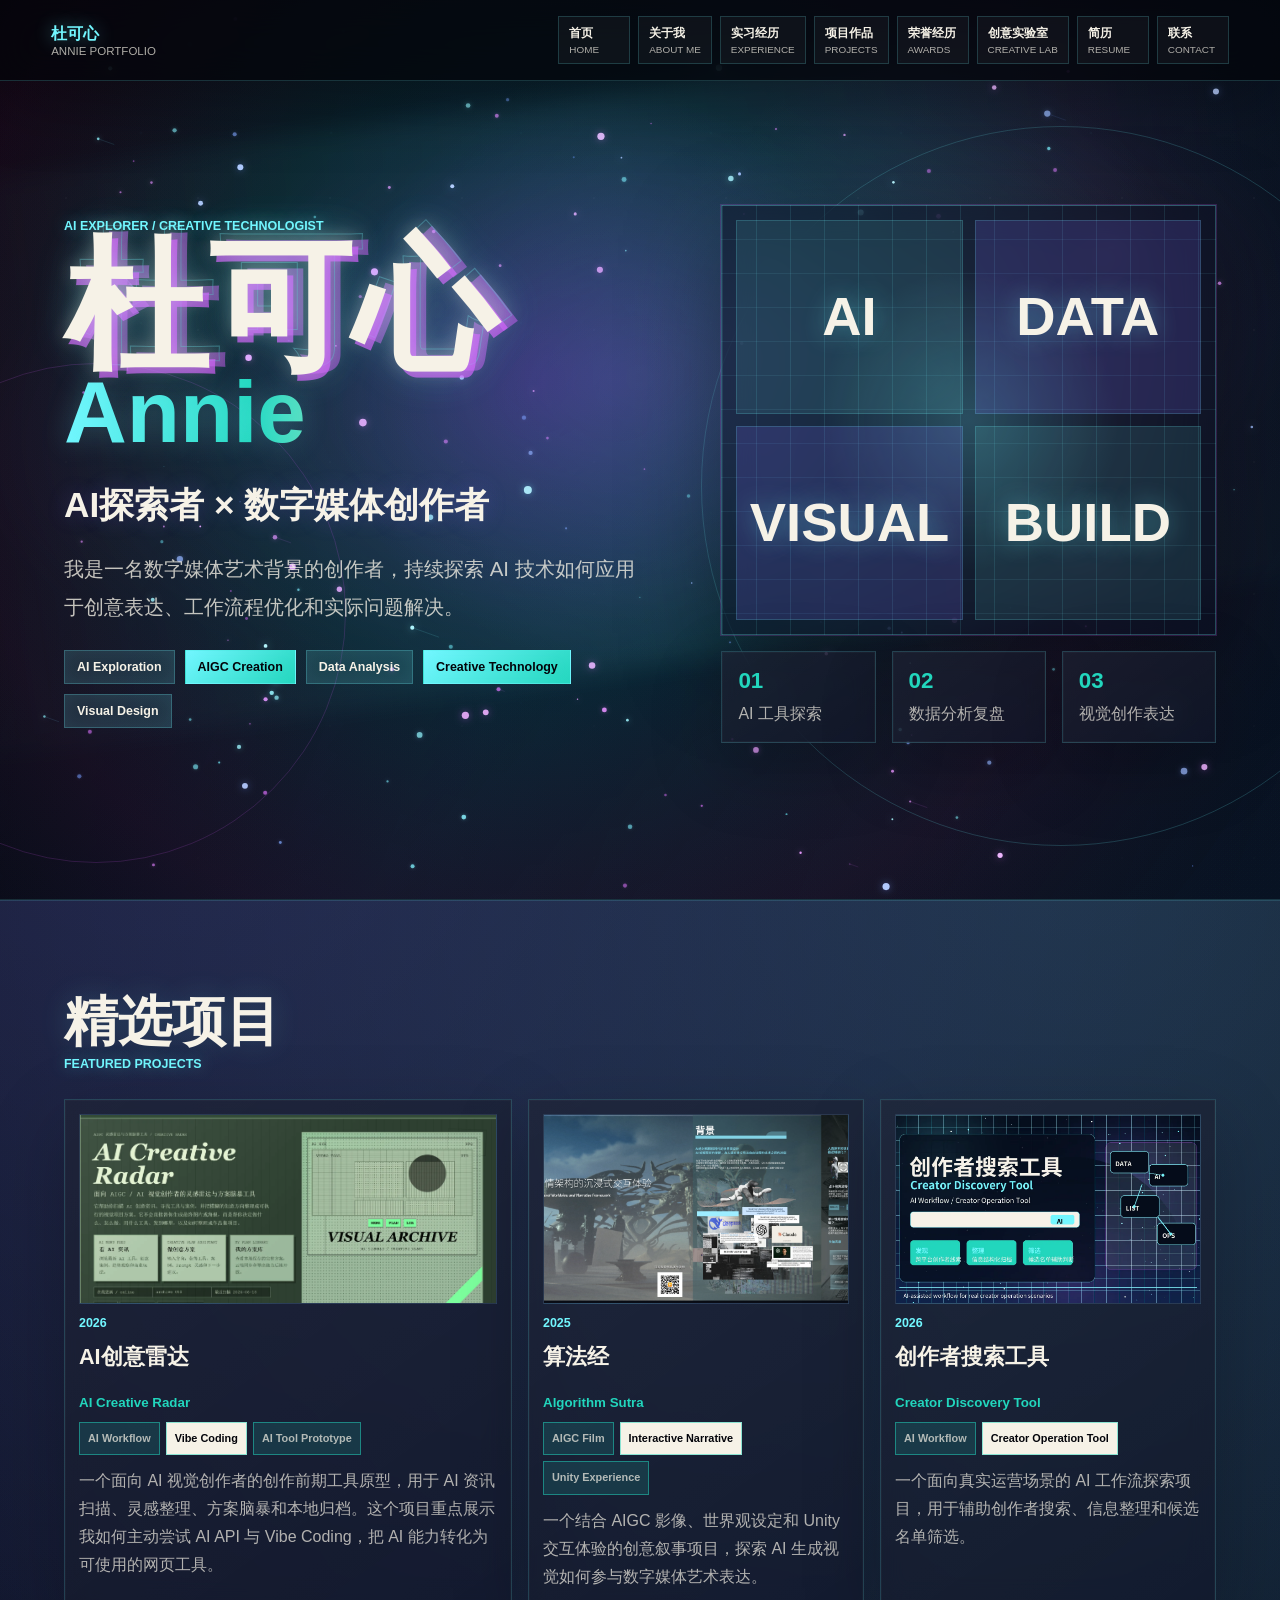
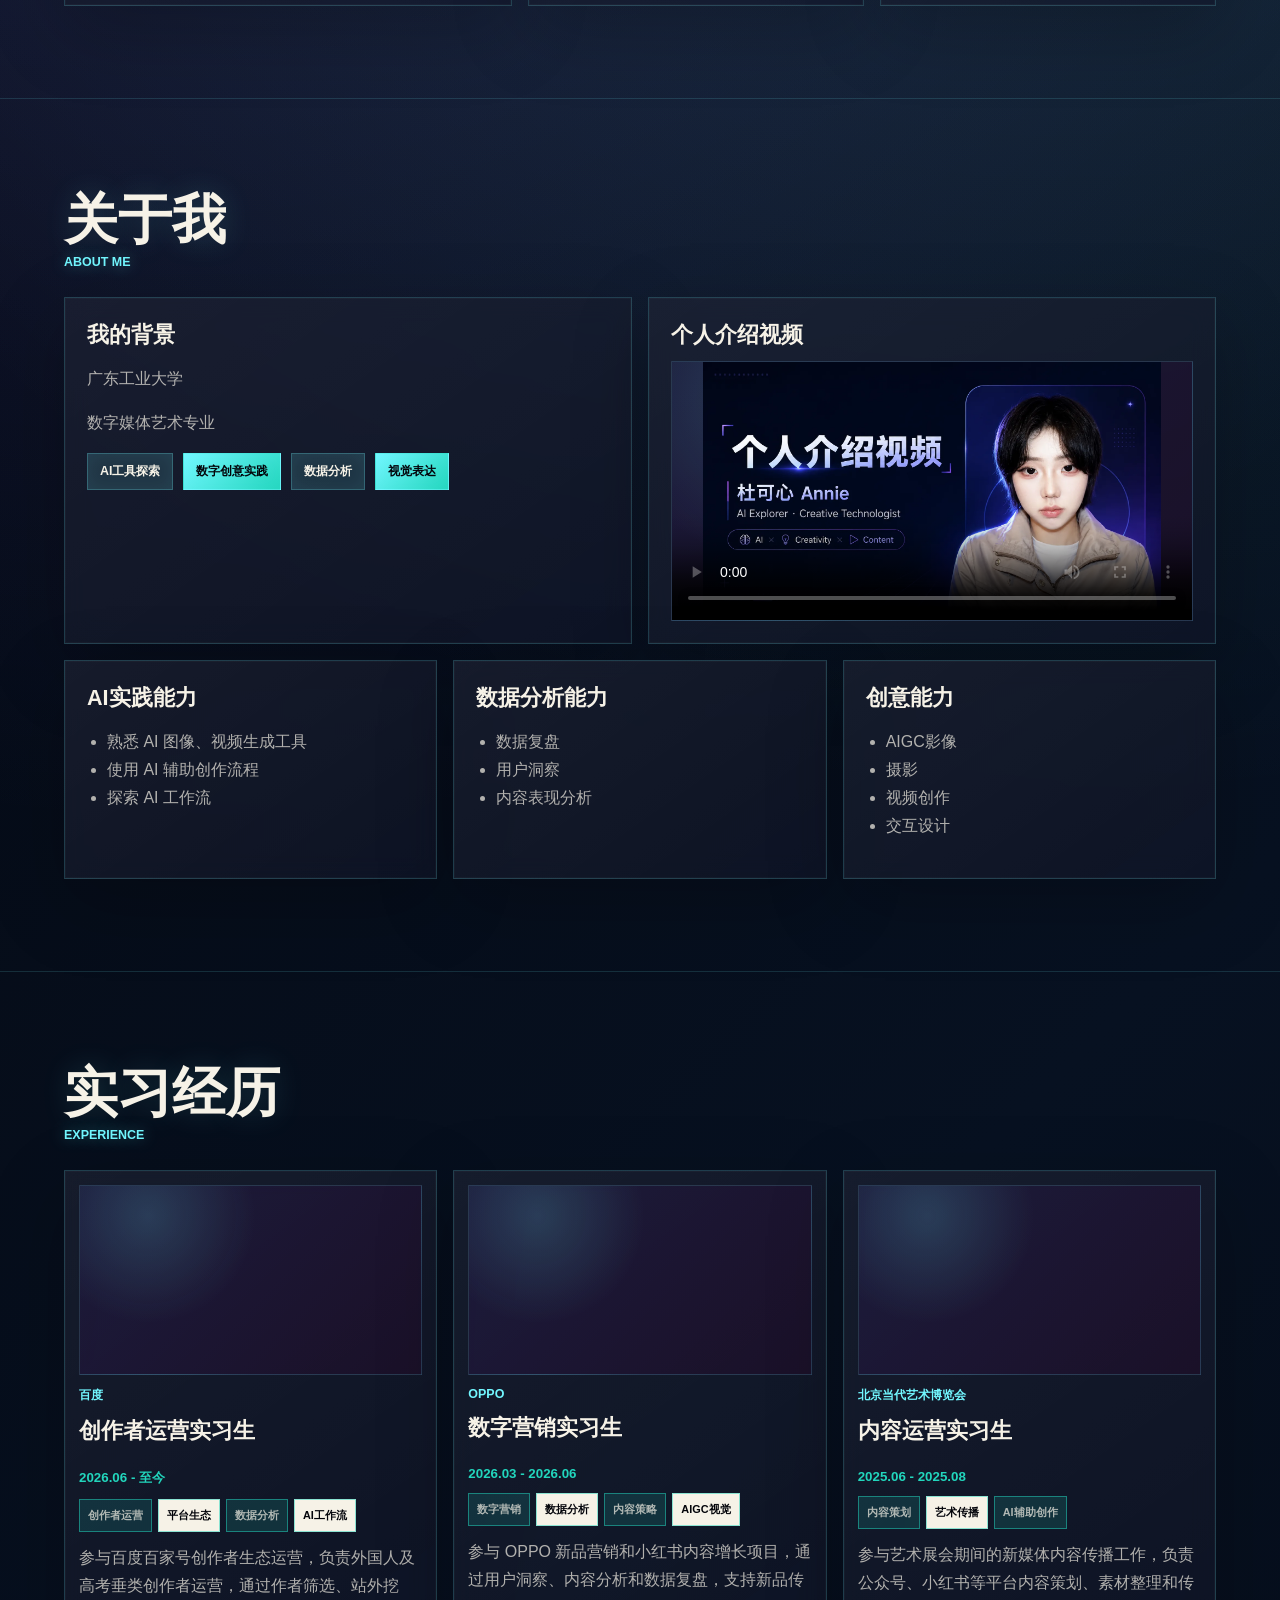
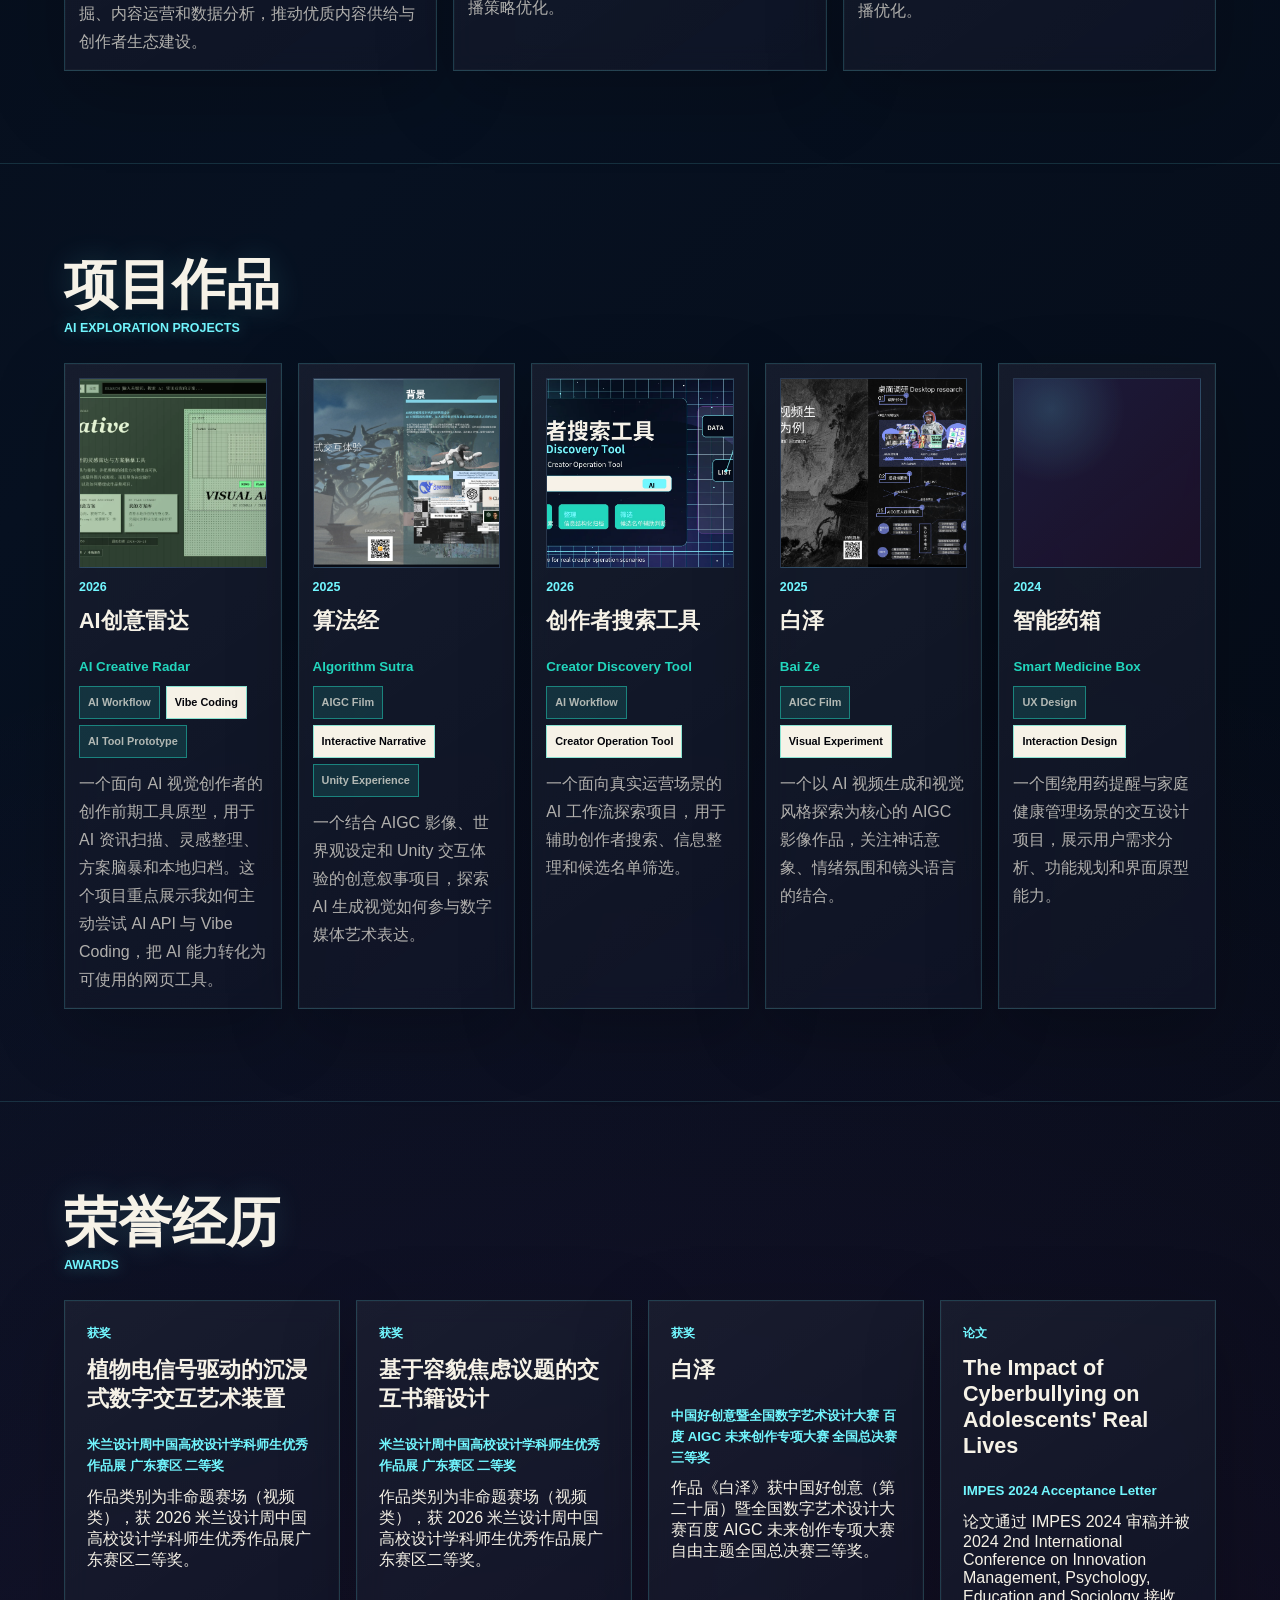
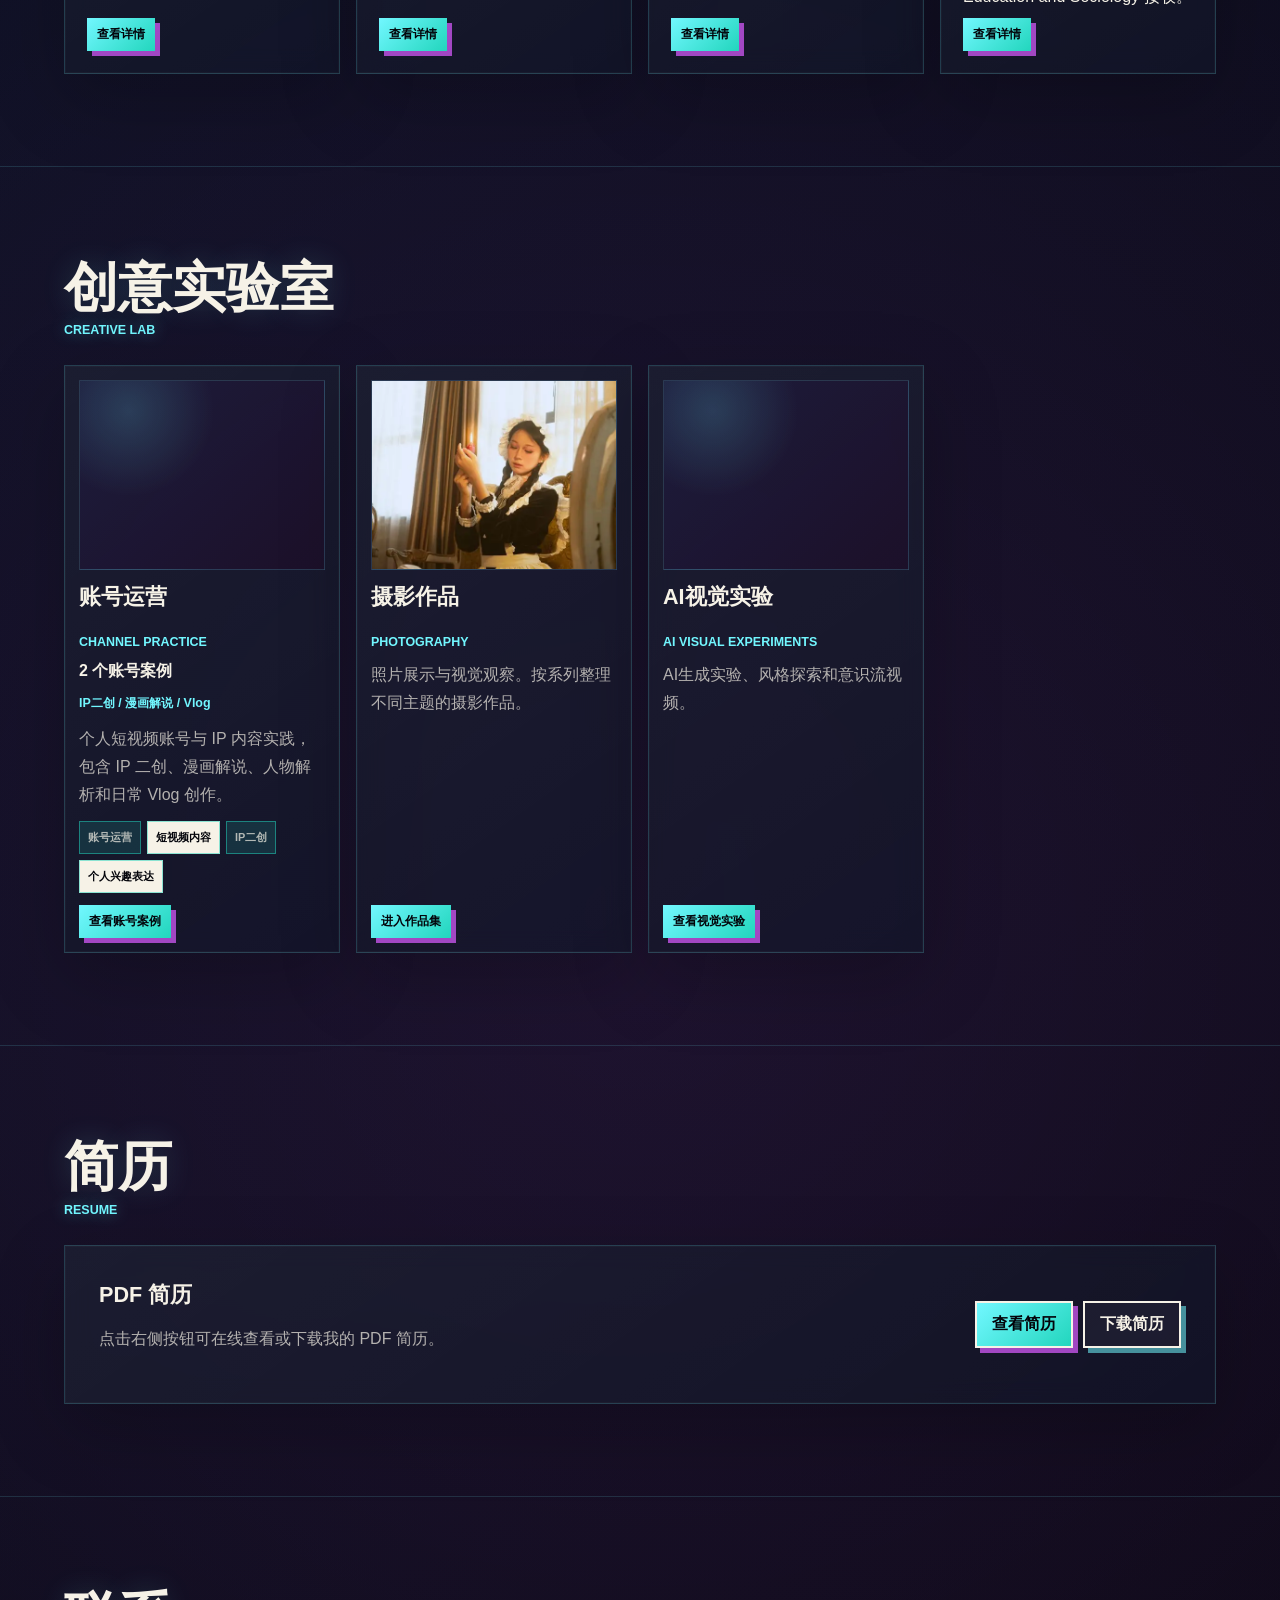
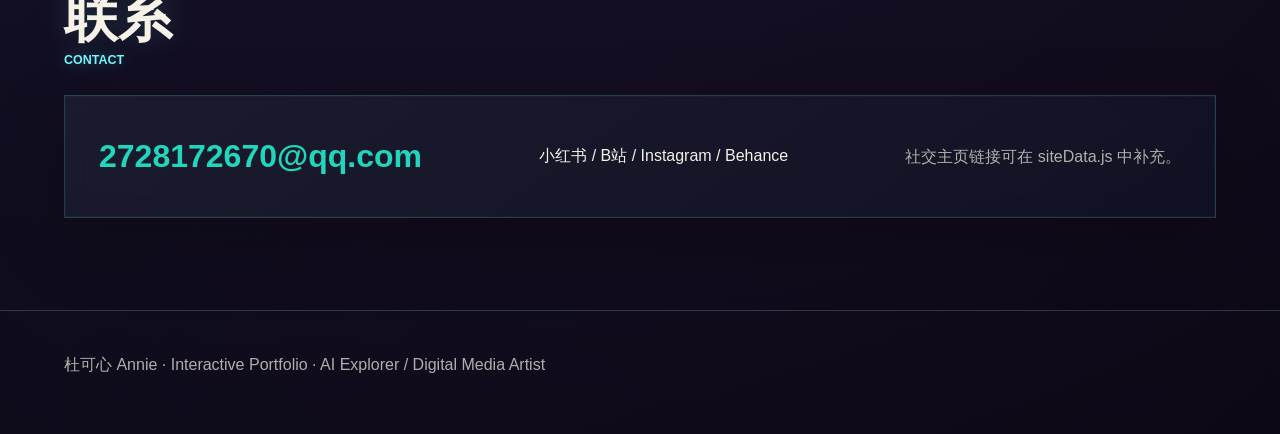
==== index.html @ f686f55f "Initial portfolio deploy" ====
<!DOCTYPE html>
<html lang="zh-CN">
<head>
  <meta charset="UTF-8">
  <meta name="viewport" content="width=device-width, initial-scale=1.0">
  <title>&#26460;&#21487;&#24515; Annie | Interactive Portfolio</title>
  <link rel="stylesheet" href="style.css">
</head>
<body data-page="home">
  <div class="site-noise" aria-hidden="true"></div>
  <header class="site-header" id="site-header"></header>
  <main id="app"></main>
  <footer class="site-footer" id="site-footer"></footer>

  <script src="src/data/siteData.js"></script>
  <script src="src/components/renderers.js"></script>
  <script src="src/components/ImageLightbox.js"></script>
  <script src="src/components/CosmicHero.js"></script>
  <script src="script.js"></script>
</body>
</html>
---- style.css ----
:root {
  --bg: #07080a;
  --panel: rgba(255, 255, 255, 0.075);
  --panel-strong: rgba(255, 255, 255, 0.12);
  --text: #f7f4ea;
  --muted: rgba(247, 244, 234, 0.68);
  --line: rgba(247, 244, 234, 0.16);
  --cyan: #64f4ff;
  --lime: #00a88f;
  --lime-soft: rgba(0, 168, 143, 0.18);
  --lime-line: rgba(0, 168, 143, 0.56);
  --pink: #ff3d9a;
  --orange: #ff6b35;
  --black: #050608;
}

* {
  box-sizing: border-box;
}

html {
  scroll-behavior: smooth;
}

body {
  margin: 0;
  color: var(--text);
  background:
    radial-gradient(circle at 18% 14%, rgba(100, 244, 255, 0.18), transparent 26%),
    radial-gradient(circle at 82% 6%, rgba(0, 168, 143, 0.12), transparent 24%),
    linear-gradient(135deg, #07080a 0%, #11131a 52%, #07080a 100%);
  font-family: Inter, "Noto Sans SC", "Microsoft YaHei", sans-serif;
  overflow-x: hidden;
}

a {
  color: inherit;
  text-decoration: none;
}

img,
video {
  max-width: 100%;
}

.site-noise {
  position: fixed;
  inset: 0;
  z-index: 50;
  pointer-events: none;
  opacity: 0.05;
  background-image:
    linear-gradient(90deg, transparent 0 48%, #fff 49% 51%, transparent 52%),
    linear-gradient(0deg, transparent 0 48%, #fff 49% 51%, transparent 52%);
  background-size: 8px 8px;
}

.site-header {
  position: fixed;
  inset: 0 0 auto;
  z-index: 40;
  display: flex;
  align-items: center;
  justify-content: space-between;
  gap: 24px;
  padding: 16px clamp(18px, 4vw, 58px);
  border-bottom: 1px solid var(--line);
  background: rgba(7, 8, 10, 0.74);
  backdrop-filter: blur(18px);
  transition: background 180ms ease, padding 180ms ease;
}

.is-scrolled .site-header {
  padding-block: 10px;
  background: rgba(7, 8, 10, 0.92);
}

.brand {
  display: grid;
  min-width: 132px;
}

.brand strong {
  color: var(--lime);
  font-size: 1rem;
  font-weight: 900;
}

.brand span {
  color: var(--muted);
  font-size: 0.72rem;
  text-transform: uppercase;
}

.site-nav {
  display: flex;
  flex-wrap: wrap;
  justify-content: flex-end;
  gap: 8px;
}

.site-nav a {
  display: grid;
  gap: 2px;
  min-width: 72px;
  padding: 8px 10px;
  border: 1px solid var(--line);
  background: rgba(255, 255, 255, 0.04);
}

.site-nav b {
  font-size: 0.78rem;
  font-weight: 900;
}

.site-nav span {
  color: var(--muted);
  font-size: 0.62rem;
  text-transform: uppercase;
}

.site-nav a:hover {
  color: var(--black);
  background: var(--lime);
  transform: translateY(-2px);
}

.site-nav a:hover span {
  color: rgba(5, 6, 8, 0.78);
}

main {
  position: relative;
  z-index: 1;
}

.hero,
.content-section,
.detail-hero {
  padding-inline: clamp(18px, 5vw, 72px);
}

.hero {
  min-height: 100vh;
  display: grid;
  grid-template-columns: minmax(280px, 1.08fr) minmax(280px, 0.92fr);
  gap: clamp(28px, 6vw, 84px);
  align-items: center;
  padding-top: 120px;
  padding-bottom: 72px;
}

.hero-kicker,
.section-title p,
.detail-hero > p {
  margin: 0 0 12px;
  color: var(--cyan);
  font-size: 0.78rem;
  font-weight: 900;
  letter-spacing: 0;
  text-transform: uppercase;
}

.hero h1,
.detail-hero h1 {
  margin: 0;
  font-size: clamp(4.4rem, 14vw, 10rem);
  line-height: 0.86;
  font-weight: 900;
  color: var(--text);
  text-shadow: 8px 8px 0 var(--pink);
}

.hero h2 {
  margin: 0;
  color: var(--lime);
  font-size: clamp(3.1rem, 9vw, 7.4rem);
  line-height: 0.92;
  font-weight: 900;
  text-shadow: 7px 7px 0 var(--orange);
}

.hero h3,
.detail-hero h2 {
  margin: 28px 0 12px;
  color: var(--text);
  font-size: clamp(1.3rem, 3vw, 2.2rem);
}

.hero-copy > p:last-of-type {
  max-width: 760px;
  color: var(--muted);
  font-size: clamp(1rem, 2vw, 1.28rem);
  line-height: 1.85;
}

.keyword-row,
.direction-list,
.action-row,
.mini-tags {
  display: flex;
  flex-wrap: wrap;
  gap: 10px;
}

.keyword-row {
  margin-top: 24px;
}

.keyword-row span,
.direction-list span {
  padding: 9px 12px;
  border: 1px solid var(--line);
  color: var(--black);
  background: var(--text);
  font-size: 0.78rem;
  font-weight: 900;
}

.keyword-row span:nth-child(even),
.direction-list span:nth-child(even) {
  color: var(--black);
  background: var(--lime);
}

.mini-tags {
  gap: 6px;
}

.mini-tags span {
  padding: 6px 8px;
  border: 1px solid var(--lime-line);
  color: var(--text);
  background: var(--lime-soft);
  font-size: 0.68rem;
  font-weight: 900;
}

.mini-tags span:nth-child(even) {
  color: var(--black);
  background: var(--text);
}

.hero-panel {
  display: grid;
  gap: 16px;
}

.radar-card {
  min-height: 430px;
  display: grid;
  grid-template-columns: repeat(2, 1fr);
  gap: 12px;
  padding: 14px;
  border: 1px solid var(--line);
  background:
    linear-gradient(90deg, rgba(247, 244, 234, 0.1) 1px, transparent 1px),
    linear-gradient(0deg, rgba(247, 244, 234, 0.1) 1px, transparent 1px),
    radial-gradient(circle at center, rgba(100, 244, 255, 0.18), transparent 46%),
    rgba(255, 255, 255, 0.06);
  background-size: 28px 28px, 28px 28px, auto, auto;
  box-shadow: 10px 10px 0 var(--pink);
}

.radar-card span {
  display: grid;
  place-items: center;
  min-height: 150px;
  color: var(--black);
  background: var(--lime);
  font-size: clamp(1.6rem, 5vw, 3.4rem);
  font-weight: 900;
}

.radar-card span:nth-child(2),
.radar-card span:nth-child(3) {
  color: var(--text);
  background: var(--pink);
}

.hero-metrics,
.about-grid,
.ability-grid,
.card-grid,
.detail-layout {
  display: grid;
  gap: 16px;
}

.hero-metrics {
  grid-template-columns: repeat(3, 1fr);
}

.hero-metrics article,
.panel,
.work-card,
.lab-card,
.resume-panel,
.contact-panel {
  border: 1px solid var(--line);
  background: var(--panel);
}

.hero-metrics article {
  padding: 16px;
}

.hero-metrics b {
  color: var(--lime);
  font-size: 1.4rem;
}

.hero-metrics span {
  display: block;
  margin-top: 8px;
  color: var(--muted);
  line-height: 1.5;
}

.content-section {
  padding-top: 92px;
  padding-bottom: 92px;
  border-top: 1px solid var(--line);
}

.section-title {
  display: flex;
  flex-direction: column;
  align-items: flex-start;
  gap: 8px;
  margin-bottom: 28px;
}

.section-title h2 {
  margin: 0;
  font-size: clamp(2rem, 4.2vw, 4rem);
  line-height: 1.05;
  font-weight: 900;
}

.about-grid {
  grid-template-columns: 1fr 1fr;
}

.ability-grid {
  grid-template-columns: repeat(3, 1fr);
  margin-top: 16px;
}

.panel {
  padding: 22px;
}

.panel h3,
.work-card h3,
.lab-card h3,
.resume-panel h3 {
  margin: 0 0 12px;
  font-size: 1.35rem;
}

.panel p,
.panel li,
.work-card span,
.lab-card span,
.resume-panel p,
.contact-panel span,
.detail-content p,
.detail-content li {
  color: var(--muted);
  line-height: 1.75;
}

.panel ul,
.detail-content ul,
.detail-content ol {
  padding-left: 20px;
}

.large-panel {
  min-height: 320px;
}

.video-panel .media-block {
  min-height: 260px;
}

.card-grid {
  grid-template-columns: repeat(4, minmax(0, 1fr));
}

.card-grid.three {
  grid-template-columns: repeat(3, minmax(0, 1fr));
}

.card-grid.projects {
  grid-template-columns: repeat(5, minmax(0, 1fr));
}

.featured-grid {
  display: grid;
  grid-template-columns: 1.2fr 0.9fr 0.9fr;
  gap: 16px;
}

.work-card,
.lab-card {
  min-height: 360px;
  display: flex;
  flex-direction: column;
  gap: 12px;
  padding: 14px;
  transition: transform 180ms ease, border-color 180ms ease, background 180ms ease;
}

.work-card:hover,
.lab-card:hover {
  transform: translateY(-6px);
  border-color: var(--lime);
  background: var(--panel-strong);
}

.work-card p,
.lab-card p,
.award-card p {
  margin: 0;
  color: var(--cyan);
  font-size: 0.78rem;
  font-weight: 900;
  text-transform: uppercase;
}

.work-card small {
  color: var(--lime);
  font-weight: 900;
}

.cover-frame {
  min-height: 190px;
}

.media-block {
  position: relative;
  overflow: hidden;
  min-height: 190px;
  display: grid;
  place-items: center;
  border: 1px solid var(--line);
  background:
    linear-gradient(135deg, rgba(100, 244, 255, 0.22), rgba(255, 61, 154, 0.2)),
    repeating-linear-gradient(45deg, transparent 0 18px, rgba(255, 255, 255, 0.08) 18px 20px);
}

.media-block[data-lightbox-group] {
  cursor: zoom-in;
}

.media-block[data-lightbox-group]::after {
  content: "VIEW";
  position: absolute;
  right: 12px;
  bottom: 12px;
  z-index: 2;
  padding: 7px 9px;
  color: var(--black);
  background: var(--cyan);
  font-size: 0.68rem;
  font-weight: 900;
  opacity: 0;
  transform: translateY(6px);
  transition: opacity 160ms ease, transform 160ms ease;
}

.media-block[data-lightbox-group]:hover::after,
.media-block[data-lightbox-group]:focus-visible::after {
  opacity: 1;
  transform: translateY(0);
}

.media-block img,
.media-block video {
  position: absolute;
  inset: 0;
  z-index: 0;
  width: 100%;
  height: 100%;
  object-fit: cover;
}

.video-block {
  background: var(--black);
}

.video-block video {
  object-fit: contain;
}

.video-empty {
  width: 100%;
  height: 100%;
  min-height: inherit;
  background:
    linear-gradient(135deg, rgba(100, 244, 255, 0.12), rgba(255, 61, 154, 0.1)),
    rgba(255, 255, 255, 0.04);
}

.media-block.real-media .media-fallback {
  display: none;
}

.upload-slots .media-block.real-media {
  min-height: clamp(220px, 28vw, 520px);
  background: var(--black);
}

.upload-slots .media-block.real-media img {
  object-fit: contain;
}

.media-fallback {
  position: relative;
  z-index: 1;
  display: grid;
  gap: 8px;
  width: min(92%, 420px);
  padding: 14px;
  color: var(--text);
  border: 1px solid var(--lime-line);
  background: rgba(7, 8, 10, 0.86);
  font-weight: 900;
  box-shadow: 6px 6px 0 rgba(0, 168, 143, 0.22);
}

.media-fallback span {
  color: var(--muted);
  font-size: 0.72rem;
  word-break: break-all;
}

.award-card {
  min-height: 190px;
}

.award-card {
  display: flex;
  flex-direction: column;
  gap: 10px;
  transition: transform 180ms ease, border-color 180ms ease, background 180ms ease;
}

.award-card:hover {
  transform: translateY(-6px);
  border-color: var(--cyan);
  background: var(--panel-strong);
}

.award-card small {
  color: var(--cyan);
  font-weight: 900;
  line-height: 1.55;
}

.award-card .card-action {
  margin-top: auto;
}

.award-detail aside .media-block {
  min-height: min(78vh, 820px);
  background: var(--black);
}

.award-detail aside .media-block img {
  object-fit: contain;
}

.lab-card {
  min-height: 340px;
}

.lab-account-name,
.lab-account-type {
  display: block;
}

.lab-account-name {
  color: var(--text);
  font-size: 1rem;
  font-weight: 900;
}

.lab-account-type {
  color: var(--cyan);
  font-size: 0.78rem;
  font-weight: 900;
  line-height: 1.5;
}

.card-action {
  display: inline-flex;
  width: fit-content;
  margin-top: auto;
  padding: 8px 10px;
  color: var(--black);
  background: var(--cyan);
  font-size: 0.78rem;
  font-weight: 900;
}

.folder-grid {
  display: grid;
  grid-template-columns: repeat(4, minmax(0, 1fr));
  gap: 16px;
}

.folder-card {
  min-height: 360px;
  display: flex;
  flex-direction: column;
  gap: 12px;
  padding: 14px;
  border: 1px solid var(--line);
  background: var(--panel);
  transition: transform 180ms ease, border-color 180ms ease, background 180ms ease;
}

.folder-card:hover,
.folder-card.is-active {
  transform: translateY(-6px);
  border-color: var(--cyan);
  background: var(--panel-strong);
}

.folder-card h3 {
  margin: 0;
  font-size: 1.5rem;
}

.folder-card p {
  margin: 0;
  color: var(--cyan);
  font-size: 0.78rem;
  font-weight: 900;
  text-transform: uppercase;
}

.folder-card span {
  margin-top: auto;
  color: var(--muted);
  font-weight: 900;
}

.folder-card small {
  color: var(--muted);
  line-height: 1.7;
}

.folder-card em {
  display: inline-flex;
  width: fit-content;
  margin-top: auto;
  padding: 8px 10px;
  color: var(--black);
  background: var(--cyan);
  font-size: 0.78rem;
  font-style: normal;
  font-weight: 900;
}

.folder-meta {
  display: flex;
  align-items: center;
  justify-content: space-between;
  gap: 10px;
}

.folder-meta span,
.folder-meta strong {
  margin: 0;
  font-size: 0.72rem;
  font-weight: 900;
}

.folder-meta span {
  color: var(--black);
  background: var(--text);
  padding: 6px 8px;
}

.folder-meta strong {
  color: var(--cyan);
  white-space: nowrap;
}

.photography-hero h2 {
  max-width: 880px;
  line-height: 1.35;
}

.empty-panel {
  padding: clamp(24px, 4vw, 42px);
  border: 1px solid var(--line);
  background: var(--panel);
}

.empty-panel h3 {
  margin: 0 0 10px;
  font-size: clamp(1.4rem, 3vw, 2.2rem);
}

.empty-panel p {
  color: var(--muted);
  line-height: 1.8;
}

.channel-grid {
  display: grid;
  gap: 18px;
}

.channel-card {
  display: grid;
  grid-template-columns: minmax(280px, 0.92fr) minmax(320px, 1.08fr);
  gap: clamp(18px, 4vw, 36px);
  align-items: stretch;
  padding: 16px;
  border: 1px solid var(--line);
  background: var(--panel);
}

.channel-cover .media-block {
  min-height: clamp(260px, 34vw, 520px);
  height: 100%;
  background: var(--black);
}

.channel-cover .media-block img {
  object-fit: cover;
}

.channel-content {
  display: flex;
  flex-direction: column;
  gap: 14px;
  justify-content: center;
  min-width: 0;
}

.channel-content p {
  margin: 0;
  color: var(--cyan);
  font-size: 0.78rem;
  font-weight: 900;
  text-transform: uppercase;
}

.channel-content h3 {
  margin: 0;
  font-size: clamp(1.8rem, 5vw, 4.2rem);
  line-height: 0.95;
  font-weight: 900;
}

.channel-content > strong {
  color: var(--black);
  background: var(--text);
  width: fit-content;
  padding: 8px 10px;
  font-weight: 900;
}

.channel-content > span {
  color: var(--muted);
  line-height: 1.85;
}

.channel-metrics {
  display: flex;
  flex-wrap: wrap;
  gap: 10px;
}

.channel-metrics b {
  padding: 8px 10px;
  border: 1px solid var(--lime-line);
  color: var(--cyan);
  background: rgba(100, 244, 255, 0.08);
  font-size: 0.8rem;
}

.visual-experiment-grid {
  display: grid;
  gap: 18px;
}

.visual-experiment-card {
  display: grid;
  grid-template-columns: minmax(320px, 1.2fr) minmax(280px, 0.8fr);
  gap: clamp(18px, 4vw, 36px);
  padding: 16px;
  border: 1px solid var(--line);
  background: var(--panel);
}

.visual-video .media-block {
  min-height: clamp(280px, 42vw, 680px);
  background: var(--black);
}

.visual-copy {
  display: flex;
  flex-direction: column;
  justify-content: center;
  gap: 14px;
}

.visual-copy p {
  margin: 0;
  color: var(--cyan);
  font-size: 0.78rem;
  font-weight: 900;
  text-transform: uppercase;
}

.visual-copy h3 {
  margin: 0;
  font-size: clamp(2.2rem, 7vw, 5.8rem);
  line-height: 0.9;
  font-weight: 900;
  text-shadow: 5px 5px 0 var(--pink);
}

.visual-copy > strong {
  width: fit-content;
  padding: 8px 10px;
  color: var(--black);
  background: var(--text);
  font-weight: 900;
}

.visual-copy > span {
  color: var(--muted);
  line-height: 1.85;
}

.lab-collection {
  margin-top: 34px;
  padding-top: 26px;
  border-top: 1px solid var(--line);
}

.lab-collection-header {
  display: flex;
  align-items: end;
  justify-content: space-between;
  gap: 20px;
  margin-bottom: 18px;
}

.lab-collection-header p {
  margin: 0 0 8px;
  color: var(--cyan);
  font-size: 0.78rem;
  font-weight: 900;
  text-transform: uppercase;
}

.lab-collection-header h3 {
  margin: 0;
  font-size: clamp(1.8rem, 5vw, 4rem);
  line-height: 0.95;
}

.lab-collection-header span {
  display: block;
  max-width: 720px;
  margin-top: 12px;
  color: var(--muted);
  line-height: 1.7;
}

.lab-collection-header strong {
  color: var(--black);
  background: var(--cyan);
  padding: 10px 12px;
  font-weight: 900;
  white-space: nowrap;
}

.photo-grid {
  display: grid;
  grid-template-columns: repeat(6, minmax(0, 1fr));
  grid-auto-flow: dense;
  gap: 12px;
}

.photo-tile {
  min-height: 220px;
}

.photo-tile.featured {
  grid-column: span 2;
  grid-row: span 2;
  min-height: 452px;
}

.photo-tile .media-block {
  min-height: 100%;
  height: 100%;
  background: var(--black);
}

.photo-tile .media-block img {
  object-fit: cover;
}

.photo-tile.is-gallery-hidden {
  display: none;
}

.gallery-load-more {
  margin: 24px auto 0;
}

.resume-panel,
.contact-panel {
  display: flex;
  align-items: center;
  justify-content: space-between;
  gap: 20px;
  padding: clamp(20px, 4vw, 34px);
}

.button {
  display: inline-flex;
  align-items: center;
  justify-content: center;
  min-height: 44px;
  padding: 11px 15px;
  border: 2px solid var(--text);
  color: var(--black);
  background: var(--lime);
  font-weight: 900;
  box-shadow: 5px 5px 0 var(--pink);
}

.button.ghost {
  color: var(--text);
  background: transparent;
  box-shadow: 5px 5px 0 var(--cyan);
}

.contact-panel a {
  color: var(--lime);
  font-size: clamp(1.2rem, 3vw, 2rem);
  font-weight: 900;
  word-break: break-word;
}

.site-footer {
  padding: 28px clamp(18px, 5vw, 72px) 42px;
  border-top: 1px solid var(--line);
  color: var(--muted);
}

.detail-hero {
  min-height: 64vh;
  display: grid;
  align-content: end;
  padding-top: 128px;
  padding-bottom: 64px;
}

.detail-hero h1 {
  font-size: clamp(3.6rem, 11vw, 8.5rem);
}

.back-link {
  width: fit-content;
  margin-bottom: 28px;
  padding: 9px 12px;
  border: 1px solid var(--line);
  color: var(--black);
  background: var(--lime);
  font-weight: 900;
}

.hero-link-panel {
  width: fit-content;
  max-width: min(760px, 100%);
  margin: 20px 0 6px;
  padding: 14px;
  border: 1px solid var(--line);
  background: rgba(255, 255, 255, 0.055);
}

.hero-link-panel p {
  margin: 0 0 12px;
  color: var(--text);
  font-size: 0.98rem;
  font-weight: 900;
  line-height: 1.6;
}

.hero-link-row {
  display: flex;
  flex-wrap: wrap;
  gap: 12px;
}

.hero-link-button {
  display: inline-flex;
  align-items: center;
  justify-content: center;
  min-height: 50px;
  padding: 13px 18px;
  border: 2px solid var(--cyan);
  color: var(--black);
  background: var(--cyan);
  font-weight: 900;
  box-shadow: 6px 6px 0 var(--pink);
  transition: transform 160ms ease, box-shadow 160ms ease, background 160ms ease;
}

.hero-link-button:nth-child(even) {
  border-color: var(--text);
  background: var(--text);
}

.hero-link-button:hover {
  transform: translate(-2px, -2px);
  box-shadow: 9px 9px 0 var(--lime);
}

.detail-layout {
  grid-template-columns: minmax(280px, 0.9fr) minmax(320px, 1.1fr);
  align-items: start;
}

.detail-layout aside {
  position: sticky;
  top: 98px;
  display: grid;
  gap: 16px;
}

.detail-layout aside .media-block {
  min-height: 360px;
}

.detail-content {
  display: grid;
  gap: 22px;
}

.detail-content .section-title {
  display: flex;
  gap: 6px;
  margin: 20px 0 0;
}

.detail-content .section-title h2 {
  font-size: clamp(1.35rem, 2.6vw, 2.2rem);
}

.detail-content .section-title p {
  margin: 0;
  font-size: 0.72rem;
}

.link-stack,
.upload-slots {
  display: grid;
  gap: 12px;
}

.section-observe {
  opacity: 0;
  transform: translateY(28px);
  transition: opacity 560ms ease, transform 560ms ease;
}

.section-observe.is-visible {
  opacity: 1;
  transform: translateY(0);
}

.lightbox-open {
  overflow: hidden;
}

.image-lightbox {
  position: fixed;
  inset: 0;
  z-index: 100;
  display: grid;
  place-items: center;
  opacity: 0;
  pointer-events: none;
  transition: opacity 180ms ease;
}

.image-lightbox.is-open {
  opacity: 1;
  pointer-events: auto;
}

.lightbox-backdrop {
  position: absolute;
  inset: 0;
  background:
    radial-gradient(circle at 20% 12%, rgba(100, 244, 255, 0.14), transparent 26%),
    rgba(0, 0, 0, 0.88);
  backdrop-filter: blur(14px);
}

.lightbox-shell {
  position: relative;
  z-index: 1;
  width: 100vw;
  height: 100vh;
  display: grid;
  grid-template-columns: minmax(56px, 0.12fr) minmax(0, 1fr) minmax(56px, 0.12fr);
  grid-template-rows: auto minmax(0, 1fr) auto;
  align-items: center;
  gap: clamp(8px, 2vw, 22px);
  padding: clamp(16px, 3vw, 36px);
}

.lightbox-toolbar {
  grid-column: 2;
  grid-row: 1;
  justify-self: center;
  display: flex;
  gap: 8px;
  padding: 7px;
  border: 1px solid var(--line);
  background: rgba(7, 8, 10, 0.72);
  backdrop-filter: blur(14px);
}

.lightbox-toolbar button {
  min-width: 42px;
  min-height: 34px;
  border: 1px solid var(--line);
  color: var(--text);
  background: rgba(255, 255, 255, 0.08);
  font: inherit;
  font-weight: 900;
  cursor: pointer;
}

.lightbox-toolbar button:hover {
  color: var(--black);
  background: var(--cyan);
}

.lightbox-figure {
  grid-column: 2;
  grid-row: 2 / 4;
  min-width: 0;
  min-height: 0;
  height: 100%;
  display: grid;
  grid-template-rows: minmax(0, 1fr) auto;
  justify-items: center;
  align-items: center;
  gap: 10px;
  margin: 0;
}

.lightbox-stage {
  width: 90vw;
  max-width: 90vw;
  height: 85vh;
  max-height: 85vh;
  display: grid;
  place-items: center;
  overflow: hidden;
  touch-action: none;
}

.lightbox-image {
  max-width: 90vw;
  max-height: 85vh;
  width: auto;
  height: auto;
  object-fit: contain;
  border: 1px solid rgba(247, 244, 234, 0.24);
  background: var(--black);
  box-shadow: 0 0 0 1px rgba(100, 244, 255, 0.12), 0 30px 90px rgba(0, 0, 0, 0.52);
  transform-origin: center center;
  cursor: zoom-in;
  user-select: none;
  transition: transform 120ms ease;
}

.lightbox-image.is-zoomed {
  cursor: grab;
}

.lightbox-image.is-zoomed:active {
  cursor: grabbing;
  transition: none;
}

.lightbox-caption {
  grid-row: 2;
  display: flex;
  align-items: center;
  justify-content: center;
  gap: 12px;
  min-height: 34px;
  padding: 6px 12px;
  border: 1px solid var(--line);
  color: var(--text);
  background: rgba(7, 8, 10, 0.72);
  font-weight: 900;
}

.lightbox-count {
  color: var(--cyan);
}

.lightbox-arrow,
.lightbox-close {
  border: 1px solid var(--line);
  color: var(--text);
  background: rgba(255, 255, 255, 0.08);
  font: inherit;
  font-weight: 900;
  cursor: pointer;
  transition: transform 160ms ease, background 160ms ease, color 160ms ease;
}

.lightbox-arrow {
  grid-row: 2;
  width: clamp(48px, 6vw, 72px);
  aspect-ratio: 1;
  justify-self: center;
  font-size: clamp(1.8rem, 4vw, 3.4rem);
}

.lightbox-arrow.prev {
  grid-column: 1;
}

.lightbox-arrow.next {
  grid-column: 3;
}

.lightbox-close {
  position: absolute;
  top: clamp(16px, 3vw, 30px);
  right: clamp(16px, 3vw, 30px);
  z-index: 2;
  width: 46px;
  aspect-ratio: 1;
  font-size: 1.8rem;
}

.lightbox-arrow:hover,
.lightbox-close:hover,
.lightbox-toolbar button:hover {
  color: var(--black);
  background: var(--cyan);
  transform: translateY(-2px);
}

.image-lightbox.is-single .lightbox-arrow {
  visibility: hidden;
}

/* Lightbox centering override: controls float above the stage and never shift the image. */
.image-lightbox {
  place-items: stretch;
}

.lightbox-shell {
  position: relative;
  width: 100vw;
  height: 100vh;
  height: 100dvh;
  display: block;
  padding: 0;
}

.lightbox-figure {
  position: absolute;
  inset: 0;
  width: 100vw;
  height: 100vh;
  height: 100dvh;
  display: grid;
  place-items: center;
  margin: 0;
  padding: clamp(72px, 9vh, 110px) clamp(76px, 8vw, 132px);
}

.lightbox-stage {
  width: 100%;
  height: 100%;
  max-width: none;
  max-height: none;
  display: flex;
  align-items: center;
  justify-content: center;
  overflow: hidden;
  touch-action: none;
}

.lightbox-image {
  display: block;
  width: 100%;
  height: 100%;
  max-width: 100%;
  max-height: 100%;
  object-fit: contain;
  object-position: center center;
}

.lightbox-toolbar {
  position: fixed;
  top: max(18px, env(safe-area-inset-top));
  left: 50%;
  z-index: 3;
  transform: translateX(-50%);
}

.lightbox-caption {
  position: fixed;
  left: 50%;
  bottom: max(18px, env(safe-area-inset-bottom));
  z-index: 3;
  transform: translateX(-50%);
}

.lightbox-close {
  position: fixed;
  top: max(18px, env(safe-area-inset-top));
  right: max(18px, env(safe-area-inset-right));
  z-index: 4;
}

.lightbox-arrow {
  position: fixed;
  top: 50%;
  z-index: 3;
  transform: translateY(-50%);
}

.lightbox-arrow.prev {
  left: clamp(14px, 4vw, 56px);
}

.lightbox-arrow.next {
  right: clamp(14px, 4vw, 56px);
}

.lightbox-arrow:hover,
.lightbox-close:hover,
.lightbox-toolbar button:hover {
  transform: translateY(-50%);
}

.lightbox-toolbar button:hover,
.lightbox-close:hover {
  transform: none;
}

@media (max-width: 1120px) {
  .card-grid.projects {
    grid-template-columns: repeat(3, minmax(0, 1fr));
  }

  .card-grid,
  .card-grid.four {
    grid-template-columns: repeat(2, minmax(0, 1fr));
  }
}

@media (max-width: 900px) {
  .site-header {
    position: sticky;
    align-items: flex-start;
  }

  .hero,
  .about-grid,
  .detail-layout,
  .featured-grid,
  .channel-card,
  .visual-experiment-card {
    grid-template-columns: 1fr;
  }

  .hero {
    min-height: auto;
    padding-top: 48px;
  }

  .detail-layout aside {
    position: static;
  }

  .section-title {
    grid-template-columns: 1fr;
    gap: 8px;
  }
}

@media (max-width: 680px) {
  .site-nav a {
    min-width: 0;
    padding: 7px 8px;
  }

  .site-nav span {
    display: none;
  }

  .hero h1,
  .detail-hero h1 {
    text-shadow: 4px 4px 0 var(--pink);
  }

  .hero h2 {
    text-shadow: 4px 4px 0 var(--orange);
  }

  .radar-card {
    min-height: 310px;
    box-shadow: 6px 6px 0 var(--pink);
  }

  .hero-metrics,
  .ability-grid,
  .card-grid,
  .card-grid.three,
  .card-grid.four,
  .card-grid.projects,
  .resume-panel,
  .contact-panel,
  .folder-grid {
    grid-template-columns: 1fr;
  }

  .resume-panel,
  .contact-panel {
    display: grid;
  }

  .lab-collection-header {
    display: grid;
  }

  .photo-grid {
    grid-template-columns: repeat(2, minmax(0, 1fr));
  }

  .photo-tile,
  .photo-tile.featured {
    grid-column: span 1;
    grid-row: span 1;
    min-height: 220px;
  }

  .lightbox-shell {
    grid-template-columns: 1fr;
    grid-template-rows: auto minmax(0, 1fr) auto;
    padding: 12px;
  }

  .lightbox-toolbar {
    grid-column: 1;
    grid-row: 1;
  }

  .lightbox-figure {
    grid-column: 1;
    grid-row: 2 / 4;
  }

  .lightbox-arrow {
    position: fixed;
    top: 50%;
    z-index: 2;
    width: 52px;
    background: rgba(7, 8, 10, 0.72);
  }

  .lightbox-arrow.prev {
    left: 10px;
  }

  .lightbox-arrow.next {
    right: 10px;
  }

  .lightbox-image {
    max-width: 94vw;
    max-height: 82vh;
  }

  .lightbox-stage {
    width: 94vw;
    max-width: 94vw;
    height: 82vh;
    max-height: 82vh;
  }

  .lightbox-caption {
    max-width: 94vw;
    flex-wrap: wrap;
    font-size: 0.82rem;
  }
}

/* Final lightbox layout override for all breakpoints. */
.image-lightbox .lightbox-shell {
  position: relative;
  width: 100vw;
  height: 100vh;
  height: 100dvh;
  display: block;
  padding: 0;
}

.image-lightbox .lightbox-figure {
  position: absolute;
  inset: 0;
  width: 100vw;
  height: 100vh;
  height: 100dvh;
  display: grid;
  place-items: center;
  margin: 0;
  padding: clamp(72px, 9vh, 110px) clamp(76px, 8vw, 132px);
}

.image-lightbox .lightbox-stage {
  width: 100%;
  height: 100%;
  max-width: none;
  max-height: none;
  display: flex;
  align-items: center;
  justify-content: center;
  overflow: hidden;
}

.image-lightbox .lightbox-image {
  width: auto;
  height: auto;
  max-width: none;
  max-height: none;
  object-fit: contain;
  object-position: center center;
}

.image-lightbox .lightbox-toolbar {
  position: fixed;
  top: max(18px, env(safe-area-inset-top));
  left: 50%;
  z-index: 3;
  transform: translateX(-50%);
}

.image-lightbox .lightbox-caption {
  position: fixed;
  left: 50%;
  bottom: max(18px, env(safe-area-inset-bottom));
  z-index: 3;
  transform: translateX(-50%);
}

.image-lightbox .lightbox-close {
  position: fixed;
  top: max(18px, env(safe-area-inset-top));
  right: max(18px, env(safe-area-inset-right));
  z-index: 4;
}

.image-lightbox .lightbox-arrow {
  position: fixed;
  top: 50%;
  z-index: 3;
  transform: translateY(-50%);
}

.image-lightbox .lightbox-arrow.prev {
  left: clamp(14px, 4vw, 56px);
}

.image-lightbox .lightbox-arrow.next {
  right: clamp(14px, 4vw, 56px);
}

.image-lightbox .lightbox-arrow:hover {
  transform: translateY(-50%);
}

.project-extra-video {
  display: grid;
  gap: 10px;
  padding: 12px;
  border: 1px solid rgba(114, 247, 255, 0.18);
  background:
    linear-gradient(145deg, rgba(114, 247, 255, 0.08), rgba(126, 108, 255, 0.06)),
    rgba(10, 16, 34, 0.58);
}

.project-extra-video-heading {
  display: grid;
  gap: 6px;
}

.project-extra-video-heading h3 {
  margin: 0;
  color: var(--text);
  font-size: clamp(1.05rem, 2vw, 1.35rem);
  line-height: 1.2;
}

.project-extra-video-heading p {
  margin: 0;
  color: var(--muted);
  font-size: 0.82rem;
  line-height: 1.6;
}

.project-extra-video .media-block {
  min-height: clamp(220px, 28vw, 420px);
}

/* Cosmic portfolio theme override */
:root {
  --bg: #03040a;
  --panel: rgba(10, 16, 34, 0.68);
  --panel-strong: rgba(15, 25, 52, 0.82);
  --text: #f6f2e7;
  --muted: rgba(246, 242, 231, 0.7);
  --line: rgba(170, 237, 255, 0.2);
  --cyan: #72f7ff;
  --lime: #22d6bd;
  --lime-soft: rgba(34, 214, 189, 0.14);
  --lime-line: rgba(34, 214, 189, 0.5);
  --pink: #d85cff;
  --orange: #ff9d6c;
  --violet: #7e6cff;
  --black: #03040a;
}

body {
  background:
    radial-gradient(circle at 16% 10%, rgba(126, 108, 255, 0.22), transparent 28%),
    radial-gradient(circle at 84% 12%, rgba(114, 247, 255, 0.16), transparent 26%),
    radial-gradient(circle at 50% 84%, rgba(216, 92, 255, 0.12), transparent 34%),
    linear-gradient(135deg, #03040a 0%, #071121 46%, #03040a 100%);
}

body::before {
  content: "";
  position: fixed;
  inset: 0;
  z-index: 0;
  pointer-events: none;
  opacity: 0.42;
  background-image:
    radial-gradient(circle, rgba(255, 255, 255, 0.66) 0 1px, transparent 1.5px),
    radial-gradient(circle, rgba(114, 247, 255, 0.5) 0 1px, transparent 1.7px);
  background-position: 0 0, 46px 38px;
  background-size: 132px 132px, 190px 190px;
  mask-image: linear-gradient(to bottom, black, rgba(0, 0, 0, 0.18));
}

.site-noise {
  opacity: 0.04;
  mix-blend-mode: screen;
}

.site-header {
  background: rgba(3, 4, 10, 0.76);
  border-bottom-color: rgba(114, 247, 255, 0.18);
  box-shadow: 0 18px 70px rgba(0, 0, 0, 0.32);
}

.is-scrolled .site-header {
  background: rgba(3, 4, 10, 0.9);
}

.brand strong {
  color: var(--cyan);
  text-shadow: 0 0 18px rgba(114, 247, 255, 0.48);
}

.site-nav a {
  border-color: rgba(114, 247, 255, 0.18);
  background: rgba(255, 255, 255, 0.035);
}

.site-nav a:hover {
  color: var(--black);
  background: linear-gradient(135deg, var(--cyan), var(--lime));
  box-shadow: 0 0 24px rgba(114, 247, 255, 0.28);
}

.hero {
  position: relative;
  isolation: isolate;
  overflow: hidden;
  min-height: 100svh;
  border-bottom: 1px solid rgba(114, 247, 255, 0.16);
  background:
    radial-gradient(circle at 48% 42%, rgba(126, 108, 255, 0.22), transparent 34%),
    radial-gradient(circle at 72% 40%, rgba(114, 247, 255, 0.12), transparent 28%),
    linear-gradient(110deg, rgba(3, 4, 10, 0.88), rgba(5, 14, 28, 0.82));
}

.hero::before {
  content: "";
  position: absolute;
  inset: 10% -12% auto;
  z-index: -1;
  height: 64%;
  opacity: 0.52;
  background:
    linear-gradient(90deg, transparent, rgba(114, 247, 255, 0.16), transparent),
    radial-gradient(ellipse at center, rgba(216, 92, 255, 0.2), transparent 62%);
  transform: rotate(-8deg);
  filter: blur(12px);
}

.cosmic-hero-canvas {
  position: absolute;
  inset: 0;
  z-index: -2;
  width: 100%;
  height: 100%;
}

.cosmic-orbit {
  position: absolute;
  z-index: -1;
  border: 1px solid rgba(114, 247, 255, 0.18);
  border-radius: 50%;
  pointer-events: none;
  filter: drop-shadow(0 0 22px rgba(114, 247, 255, 0.16));
}

.cosmic-orbit-one {
  width: min(58vw, 720px);
  aspect-ratio: 1;
  right: clamp(-220px, -11vw, -80px);
  top: 14%;
}

.cosmic-orbit-two {
  width: min(42vw, 500px);
  aspect-ratio: 1;
  left: -12%;
  bottom: 4%;
  border-color: rgba(216, 92, 255, 0.16);
}

.hero-copy,
.hero-panel {
  position: relative;
  z-index: 1;
}

.hero-kicker,
.section-title p,
.detail-hero > p {
  color: var(--cyan);
  text-shadow: 0 0 16px rgba(114, 247, 255, 0.42);
}

.hero h1,
.detail-hero h1 {
  font-size: clamp(4rem, 12vw, 9rem);
  color: var(--text);
  text-shadow:
    0 0 18px rgba(246, 242, 231, 0.24),
    0 0 44px rgba(114, 247, 255, 0.24),
    6px 6px 0 rgba(216, 92, 255, 0.68);
}

.cosmic-name {
  position: relative;
  width: fit-content;
}

.cosmic-name::after {
  content: attr(data-text);
  position: absolute;
  inset: 0;
  z-index: -1;
  color: transparent;
  -webkit-text-stroke: 1px rgba(114, 247, 255, 0.42);
  transform: translate(10px, -7px);
  opacity: 0.72;
  filter: blur(0.4px);
}

.hero h2 {
  color: transparent;
  font-size: clamp(2.2rem, 6.8vw, 5.6rem);
  line-height: 0.98;
  background: linear-gradient(90deg, var(--cyan), var(--lime), #fff3c2, var(--pink));
  -webkit-background-clip: text;
  background-clip: text;
  text-shadow: 0 0 28px rgba(114, 247, 255, 0.26);
}

.hero h3,
.detail-hero h2 {
  color: var(--text);
  text-shadow: 0 0 22px rgba(126, 108, 255, 0.24);
}

.hero-copy > p:last-of-type {
  max-width: 720px;
  color: rgba(246, 242, 231, 0.78);
}

.keyword-row span,
.direction-list span {
  color: var(--text);
  border-color: rgba(114, 247, 255, 0.26);
  background: rgba(114, 247, 255, 0.12);
  box-shadow: inset 0 0 18px rgba(114, 247, 255, 0.08);
}

.keyword-row span:nth-child(even),
.direction-list span:nth-child(even) {
  color: var(--black);
  background: linear-gradient(135deg, var(--cyan), var(--lime));
}

.radar-card {
  border-color: rgba(114, 247, 255, 0.26);
  background:
    radial-gradient(circle at 50% 50%, rgba(114, 247, 255, 0.2), transparent 46%),
    linear-gradient(90deg, rgba(114, 247, 255, 0.11) 1px, transparent 1px),
    linear-gradient(0deg, rgba(114, 247, 255, 0.08) 1px, transparent 1px),
    rgba(10, 16, 34, 0.5);
  background-size: auto, 34px 34px, 34px 34px, auto;
  box-shadow: 0 0 0 1px rgba(216, 92, 255, 0.18), 0 30px 90px rgba(0, 0, 0, 0.34);
  backdrop-filter: blur(18px);
}

.radar-card span {
  color: var(--text);
  border: 1px solid rgba(114, 247, 255, 0.18);
  background: rgba(114, 247, 255, 0.1);
  text-shadow: 0 0 24px rgba(114, 247, 255, 0.38);
}

.radar-card span:nth-child(2),
.radar-card span:nth-child(3) {
  color: var(--text);
  background: rgba(126, 108, 255, 0.18);
}

.hero-metrics article,
.panel,
.work-card,
.lab-card,
.resume-panel,
.contact-panel,
.folder-card,
.channel-card,
.visual-experiment-card,
.empty-panel,
.hero-link-panel {
  border-color: rgba(114, 247, 255, 0.18);
  background:
    linear-gradient(145deg, rgba(255, 255, 255, 0.055), rgba(255, 255, 255, 0.02)),
    rgba(10, 16, 34, 0.62);
  box-shadow: inset 0 0 0 1px rgba(255, 255, 255, 0.025), 0 24px 72px rgba(0, 0, 0, 0.22);
  backdrop-filter: blur(12px);
}

.work-card:hover,
.lab-card:hover,
.folder-card:hover,
.folder-card.is-active,
.award-card:hover {
  border-color: rgba(114, 247, 255, 0.56);
  background:
    linear-gradient(145deg, rgba(114, 247, 255, 0.1), rgba(126, 108, 255, 0.08)),
    rgba(10, 16, 34, 0.82);
  box-shadow: 0 0 36px rgba(114, 247, 255, 0.12), 0 28px 84px rgba(0, 0, 0, 0.3);
}

.content-section {
  border-top-color: rgba(114, 247, 255, 0.14);
}

.section-title {
  align-items: flex-start;
  gap: 6px;
}

.section-title h2 {
  font-size: clamp(1.9rem, 3.4vw, 3.35rem);
  letter-spacing: 0;
  text-shadow: 0 0 30px rgba(114, 247, 255, 0.16);
}

.section-title p {
  order: 2;
}

.media-block {
  border-color: rgba(114, 247, 255, 0.16);
  background:
    radial-gradient(circle at 20% 16%, rgba(114, 247, 255, 0.16), transparent 34%),
    linear-gradient(135deg, rgba(126, 108, 255, 0.18), rgba(216, 92, 255, 0.1)),
    rgba(3, 4, 10, 0.78);
}

.card-action,
.folder-card em,
.button,
.back-link,
.hero-link-button,
.lab-collection-header strong {
  color: var(--black);
  background: linear-gradient(135deg, var(--cyan), var(--lime));
  box-shadow: 5px 5px 0 rgba(216, 92, 255, 0.72);
}

.button.ghost {
  color: var(--text);
  background: rgba(255, 255, 255, 0.04);
  box-shadow: 5px 5px 0 rgba(114, 247, 255, 0.55);
}

.detail-hero {
  position: relative;
  overflow: hidden;
  background:
    radial-gradient(circle at 20% 22%, rgba(126, 108, 255, 0.2), transparent 32%),
    radial-gradient(circle at 82% 28%, rgba(114, 247, 255, 0.12), transparent 30%);
}

.detail-hero::before {
  content: "";
  position: absolute;
  inset: 0;
  z-index: -1;
  pointer-events: none;
  background-image:
    radial-gradient(circle, rgba(255, 255, 255, 0.45) 0 1px, transparent 1.4px);
  background-size: 150px 150px;
  opacity: 0.18;
}

.lightbox-backdrop {
  background:
    radial-gradient(circle at 20% 12%, rgba(126, 108, 255, 0.16), transparent 28%),
    radial-gradient(circle at 80% 20%, rgba(114, 247, 255, 0.12), transparent 28%),
    rgba(0, 0, 0, 0.9);
}

.lightbox-toolbar,
.lightbox-caption,
.lightbox-arrow,
.lightbox-close {
  border-color: rgba(114, 247, 255, 0.24);
  background: rgba(3, 4, 10, 0.76);
  backdrop-filter: blur(16px);
}

@media (max-width: 900px) {
  .hero {
    min-height: 92svh;
    padding-top: 76px;
  }

  .hero-panel {
    opacity: 0.92;
  }

  .cosmic-orbit-one {
    width: 92vw;
    right: -45vw;
    top: 8%;
  }

  .cosmic-orbit-two {
    width: 78vw;
    left: -45vw;
  }
}

@media (max-width: 680px) {
  .hero h1,
  .detail-hero h1 {
    font-size: clamp(3.3rem, 17vw, 5.2rem);
    text-shadow:
      0 0 18px rgba(246, 242, 231, 0.2),
      4px 4px 0 rgba(216, 92, 255, 0.68);
  }

  .hero h2 {
    font-size: clamp(2rem, 13vw, 4rem);
  }

  .section-title h2 {
    font-size: clamp(1.75rem, 10vw, 2.7rem);
  }

  .radar-card {
    min-height: 260px;
  }
}

@media (prefers-reduced-motion: reduce) {
  .cosmic-hero-canvas {
    opacity: 0.5;
  }
}

.image-lightbox .lightbox-close:hover {
  transform: none;
}

@media (max-width: 680px) {
  .image-lightbox .lightbox-figure {
    padding: 72px 14px 68px;
  }

  .image-lightbox .lightbox-arrow {
    width: 46px;
  }

  .image-lightbox .lightbox-arrow.prev {
    left: 8px;
  }

  .image-lightbox .lightbox-arrow.next {
    right: 8px;
  }

  .image-lightbox .lightbox-toolbar {
    top: 12px;
  }

  .image-lightbox .lightbox-close {
    top: 12px;
    right: 12px;
  }
}

/* Final section heading normalization. */
.section-title {
  display: flex;
  grid-template-columns: none;
  flex-direction: column;
  align-items: flex-start;
  gap: 8px;
}

.section-title h2 {
  order: 1;
  font-size: clamp(2rem, 4.2vw, 4rem);
  line-height: 1.05;
}

.section-title p {
  order: 2;
  margin: 0;
}

.detail-content .section-title h2 {
  font-size: clamp(1.35rem, 2.6vw, 2.2rem);
}

@media (max-width: 680px) {
  .section-title h2 {
    font-size: clamp(1.8rem, 9vw, 2.8rem);
  }
}
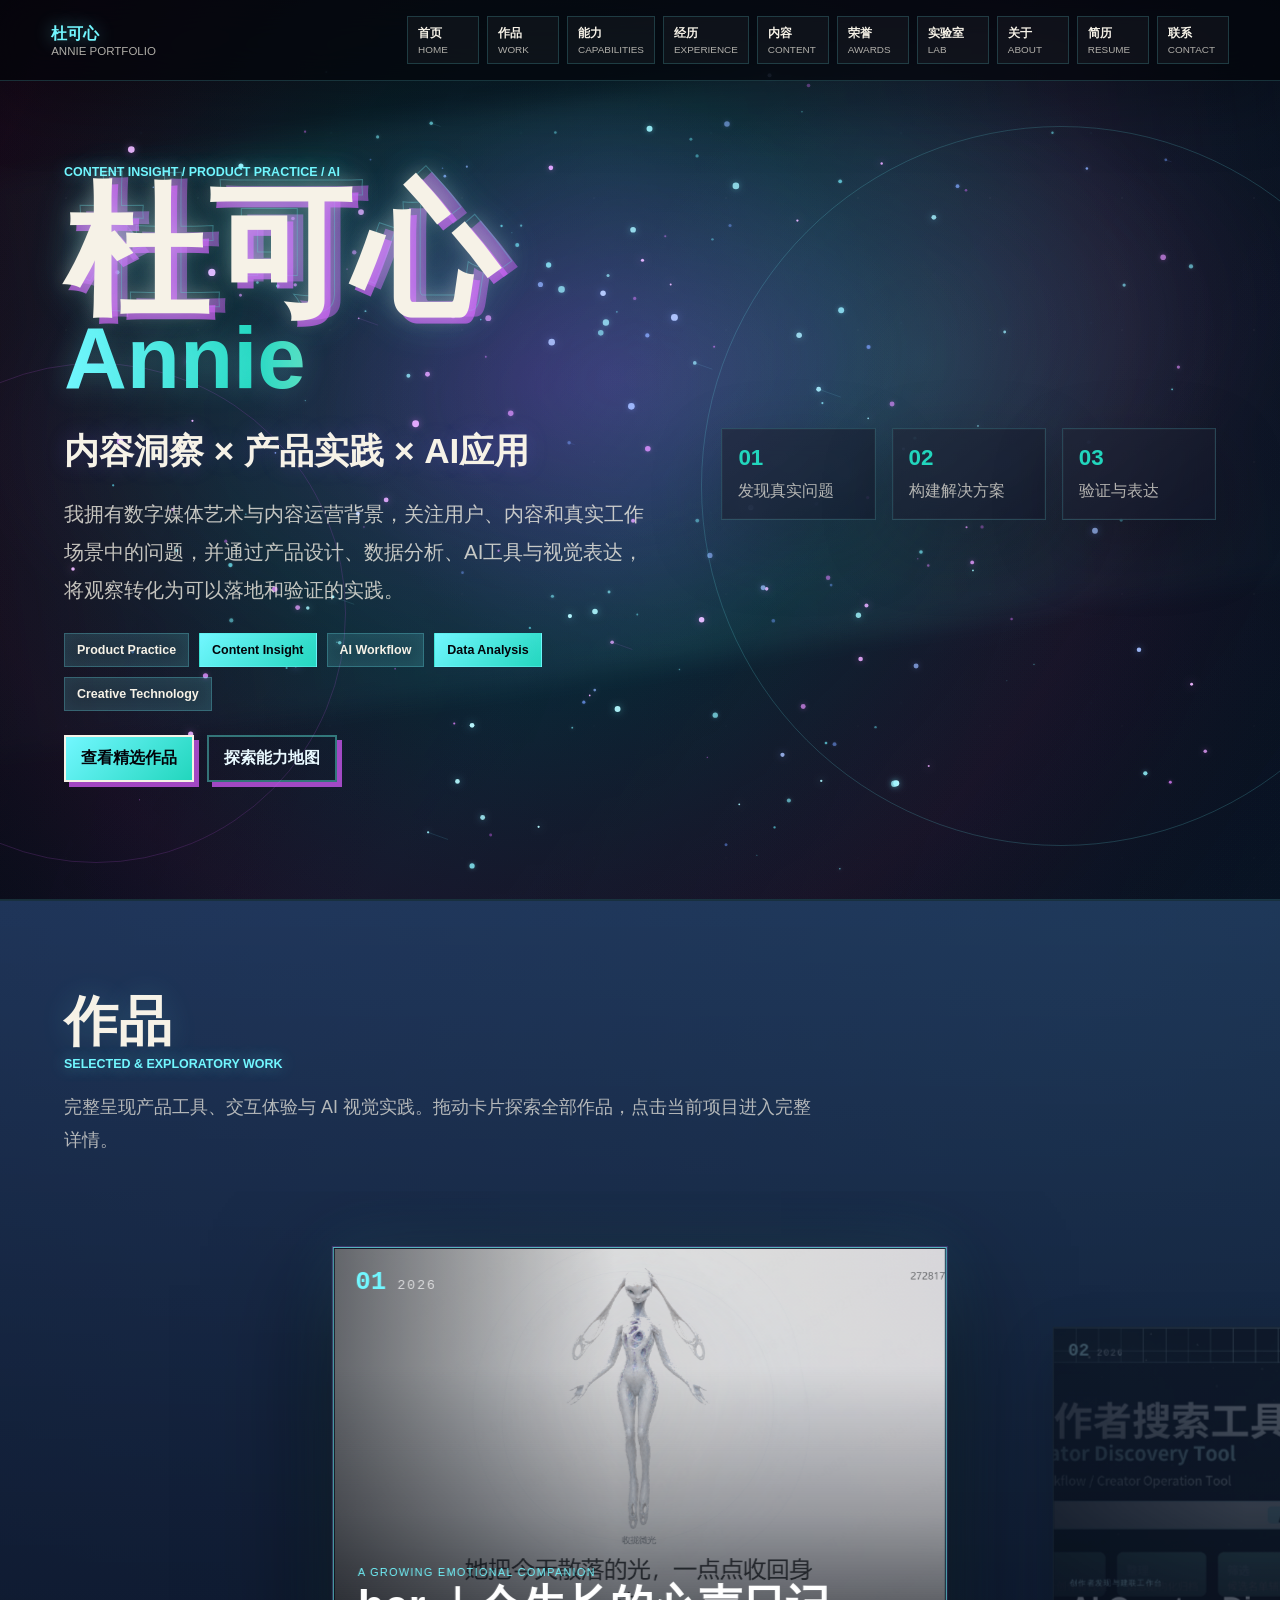
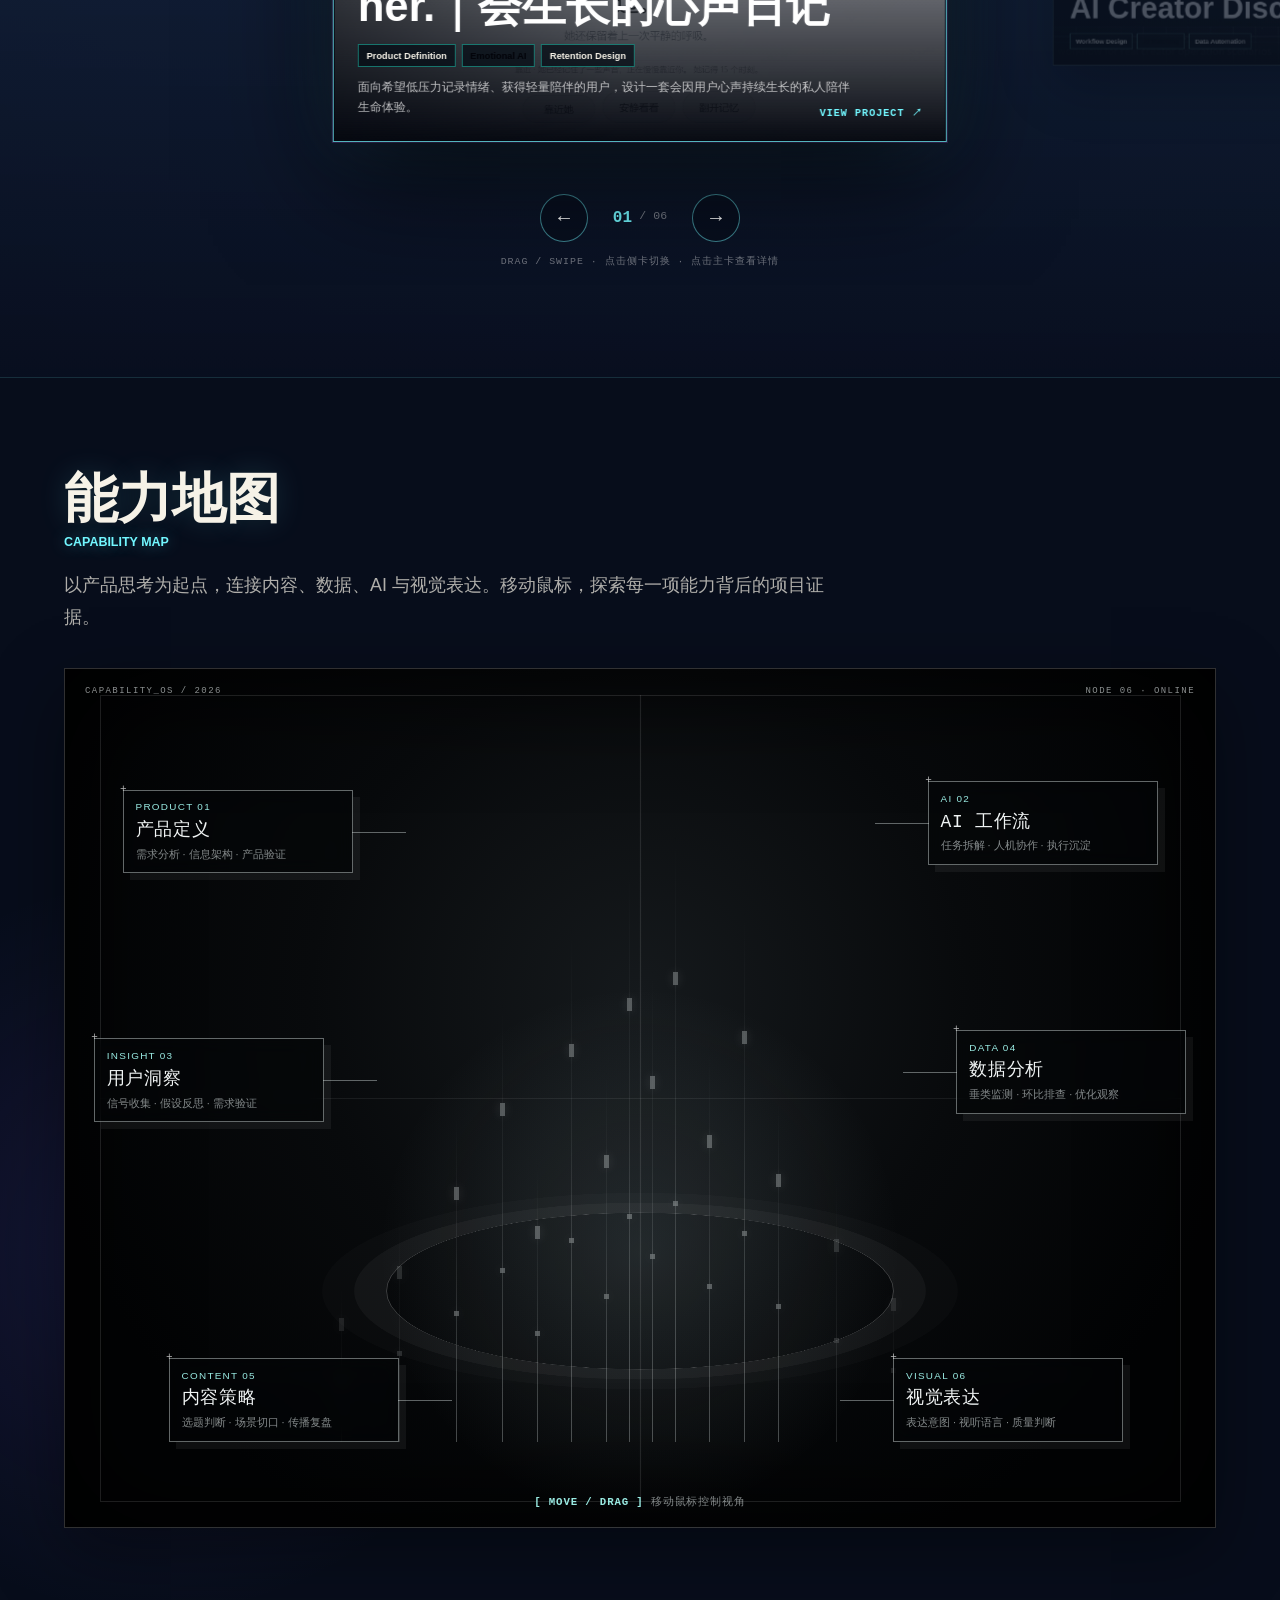
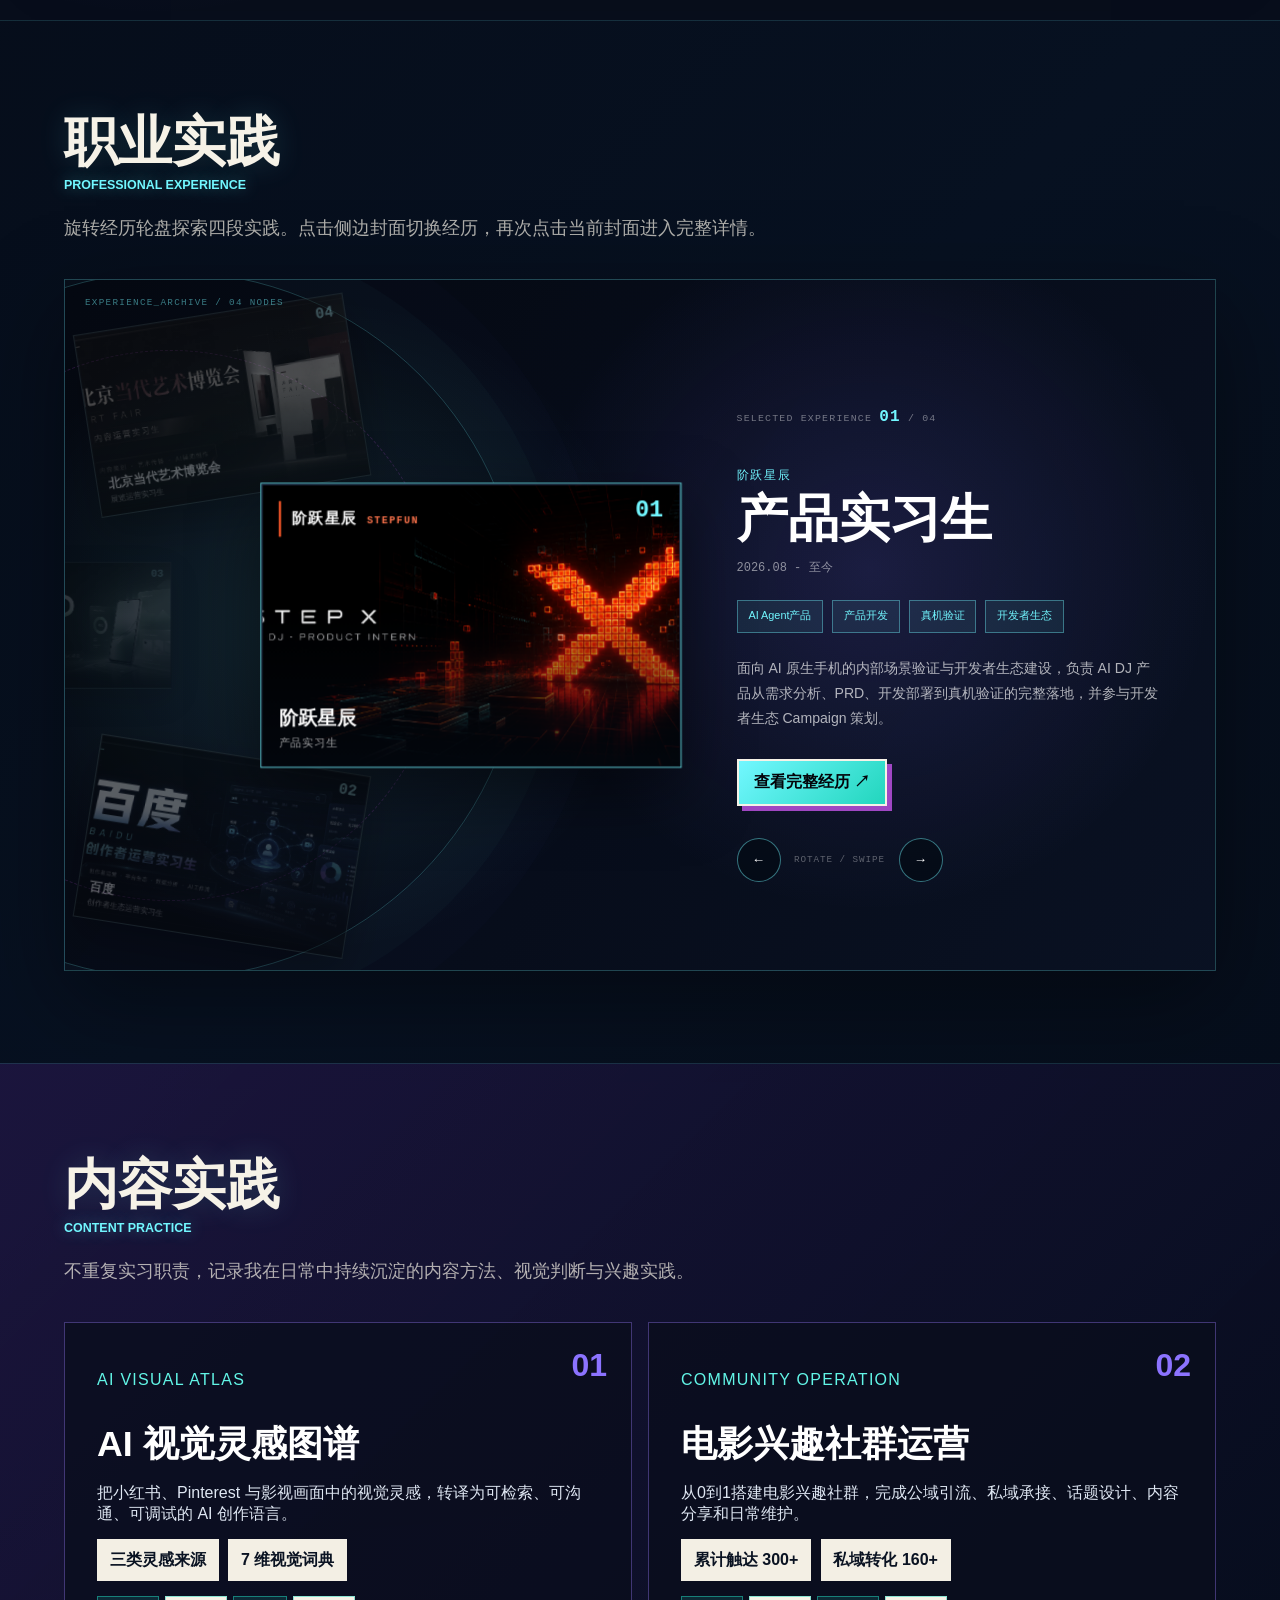
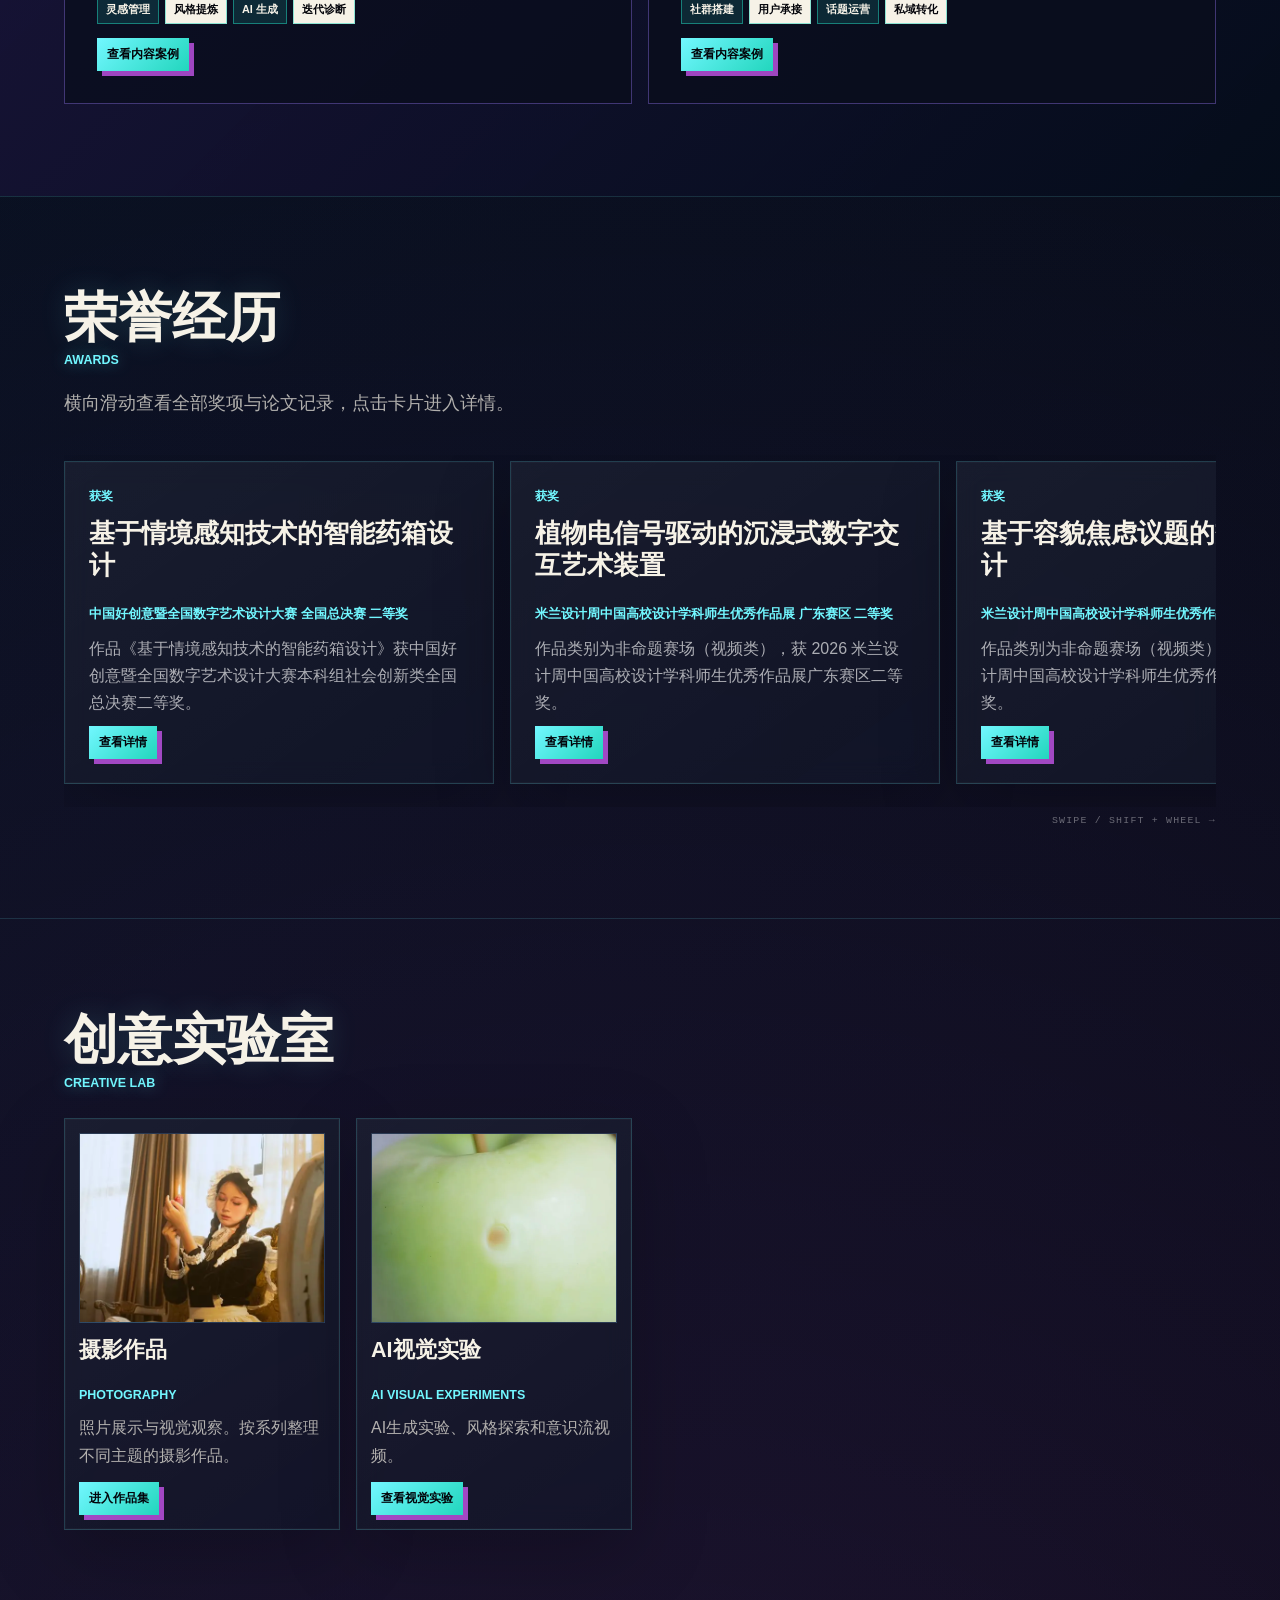
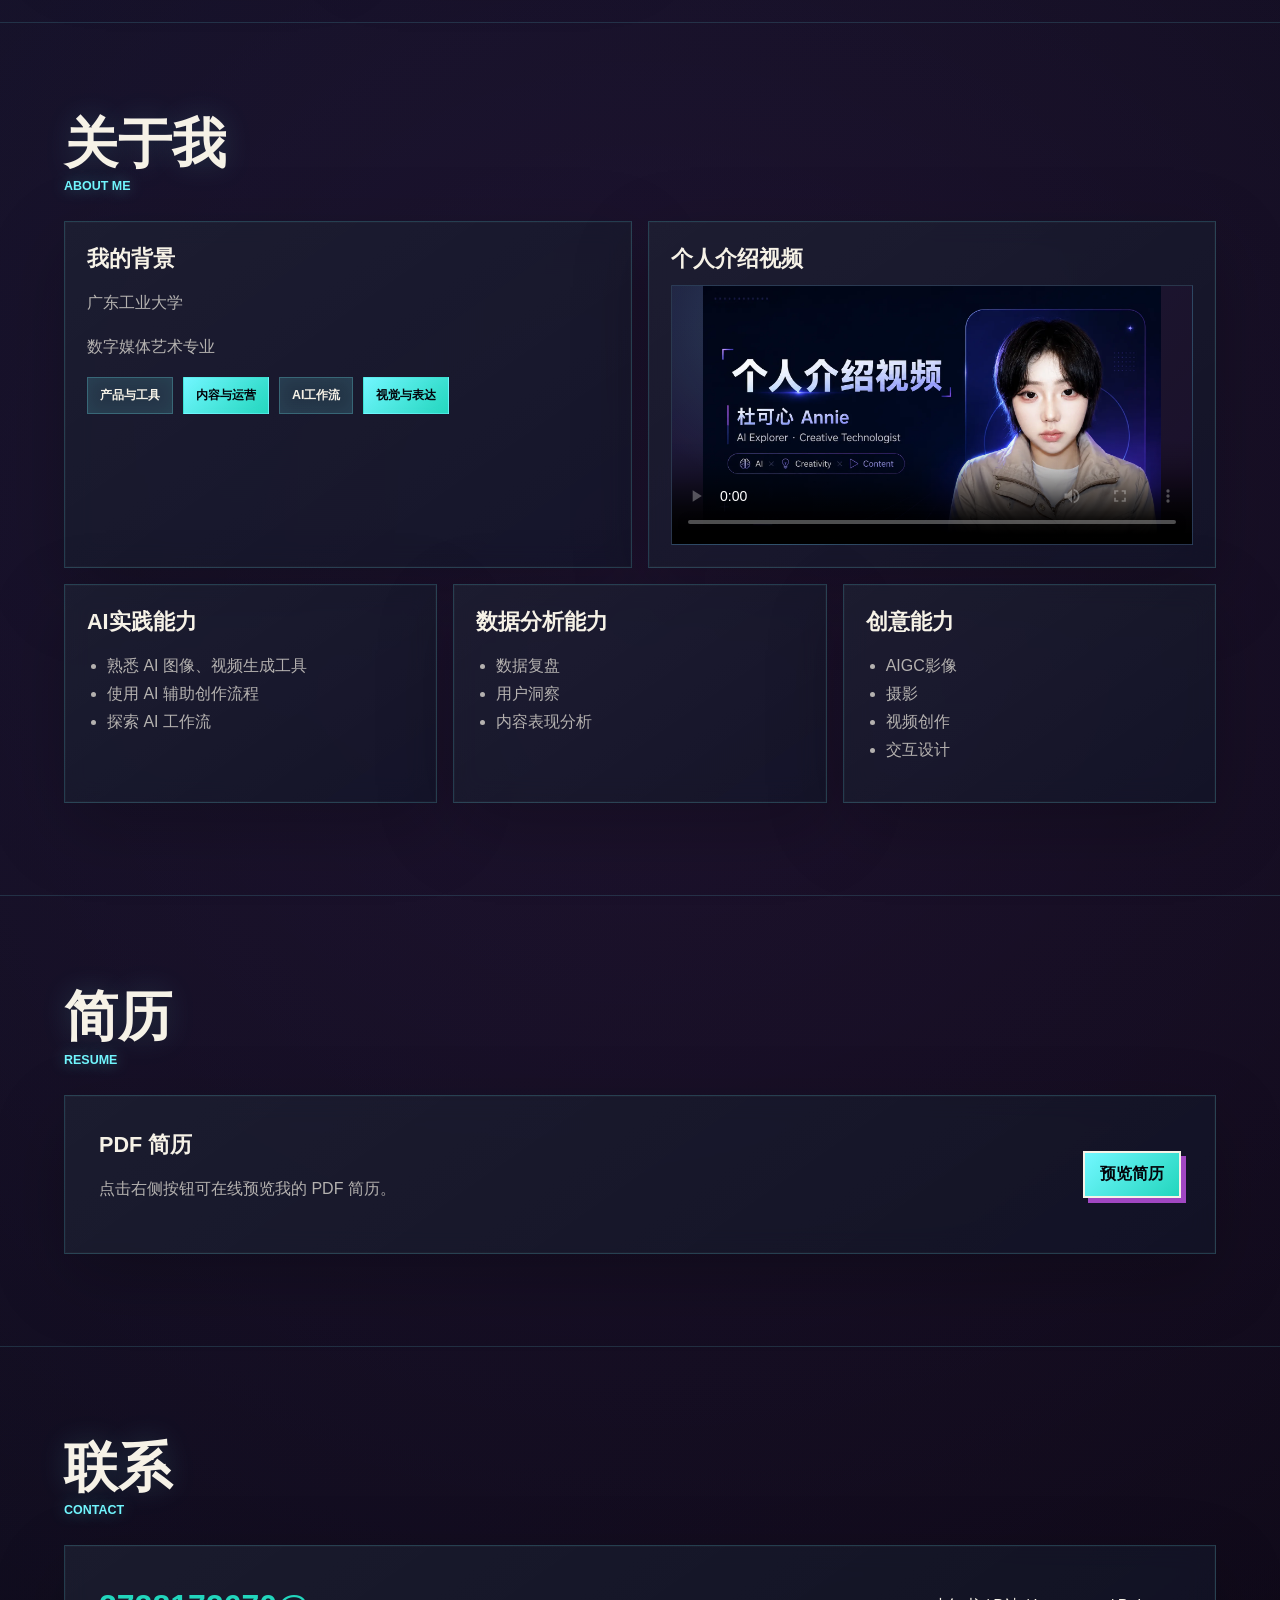
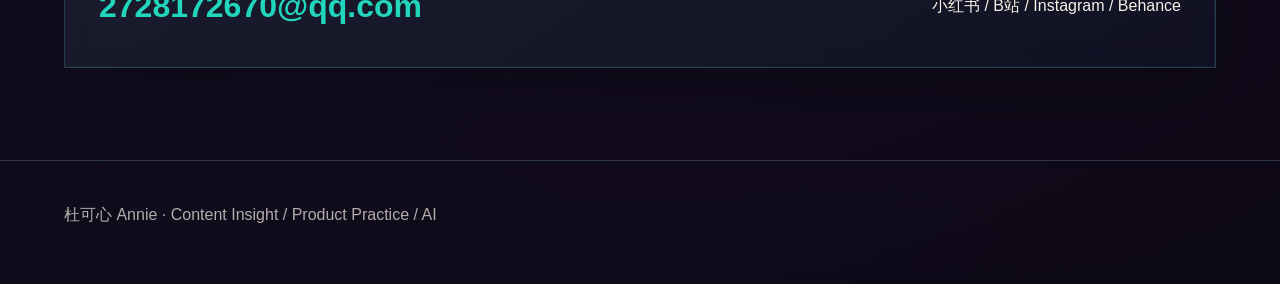
==== commit 8d92867e: "Update portfolio interactions, methodology pages and project assets" ====
--- a/index.html
+++ b/index.html
@@ -4,6 +4,7 @@
   <meta charset="UTF-8">
   <meta name="viewport" content="width=device-width, initial-scale=1.0">
   <title>&#26460;&#21487;&#24515; Annie | Interactive Portfolio</title>
+  <link rel="stylesheet" href="src/vendor/swiper/swiper-bundle.min.css">
   <link rel="stylesheet" href="style.css">
 </head>
 <body data-page="home">
@@ -17,5 +18,12 @@
   <script src="src/components/ImageLightbox.js"></script>
   <script src="src/components/CosmicHero.js"></script>
   <script src="script.js"></script>
+  <script src="src/vendor/swiper/swiper-bundle.min.js"></script>
+  <script src="src/components/ProjectCoverflow.js"></script>
+  <script src="src/components/ExperienceWheel.js"></script>
+  <script type="importmap">
+    { "imports": { "three": "./src/vendor/three/three.module.min.js" } }
+  </script>
+  <script type="module" src="src/components/CapabilityMap3D.js"></script>
 </body>
 </html>
--- a/style.css
+++ b/style.css
@@ -12,6 +12,594 @@
   --pink: #ff3d9a;
   --orange: #ff6b35;
   --black: #050608;
+}
+
+/* 2026 portfolio architecture refresh */
+.section-intro {
+  max-width: 760px;
+  margin: -0.5rem 0 2.2rem;
+  color: var(--muted, #a7afc1);
+  font-size: clamp(1rem, 1.4vw, 1.18rem);
+  line-height: 1.8;
+}
+
+.hero-actions {
+  display: flex;
+  flex-wrap: wrap;
+  gap: 0.8rem;
+  margin-top: 1.5rem;
+}
+
+.button-secondary {
+  background: transparent;
+  color: #e9f9ff;
+  border-color: rgba(96, 246, 229, 0.42);
+}
+
+.featured-work-section {
+  background: linear-gradient(180deg, rgba(30, 58, 94, 0.72), rgba(8, 14, 30, 0.96));
+}
+
+.featured-grid {
+  grid-template-columns: repeat(2, minmax(0, 1fr));
+}
+
+.project-placeholder {
+  min-height: 280px;
+  background:
+    radial-gradient(circle at 75% 20%, rgba(120, 92, 255, 0.4), transparent 35%),
+    linear-gradient(135deg, rgba(28, 247, 221, 0.18), rgba(42, 25, 91, 0.88));
+}
+
+.project-placeholder b {
+  max-width: 80%;
+  font-size: clamp(1.5rem, 3vw, 2.6rem);
+}
+
+.project-archive {
+  margin-top: 1.2rem;
+  padding: 1.4rem;
+  border: 1px solid rgba(120, 230, 230, 0.22);
+  background: rgba(4, 10, 24, 0.62);
+}
+
+.project-archive > p {
+  margin: 0 0 0.85rem;
+  color: #62f5e7;
+  font-weight: 800;
+  letter-spacing: 0.12em;
+  text-transform: uppercase;
+}
+
+.project-archive-links {
+  display: grid;
+  grid-template-columns: repeat(3, minmax(0, 1fr));
+  gap: 0.75rem;
+}
+
+.project-archive-links a {
+  display: flex;
+  flex-direction: column;
+  gap: 0.25rem;
+  padding: 1rem;
+  border: 1px solid rgba(255,255,255,0.12);
+  color: #fff;
+}
+
+.project-archive-links a:hover { border-color: #62f5e7; }
+.project-archive-links span { color: #94a2ba; font-size: 0.78rem; }
+
+.capability-section {
+  overflow: hidden;
+  background:
+    radial-gradient(circle at 50% 45%, rgba(58, 224, 210, 0.11), transparent 27%),
+    radial-gradient(circle at 12% 70%, rgba(126, 91, 255, 0.12), transparent 26%),
+    #070d1b;
+}
+
+.capability-3d-stage {
+  --px: 0;
+  --py: 0;
+  display: none;
+  position: relative;
+  height: clamp(650px, 72vw, 860px);
+  margin-top: 2rem;
+  overflow: hidden;
+  border: 1px solid rgba(98,245,231,.35);
+  background:
+    radial-gradient(circle at 50% 46%, rgba(255,255,255,.96) 0 13%, rgba(224,234,239,.88) 34%, rgba(125,147,160,.28) 68%, transparent 70%),
+    linear-gradient(145deg, #edf2f3 0%, #cbd6d9 48%, #9aacb2 100%);
+  box-shadow: inset 0 0 80px rgba(8,17,29,.34), 0 24px 70px rgba(0,0,0,.28);
+  cursor: crosshair;
+  isolation: isolate;
+}
+
+.is-3d-loading .capability-3d-stage,
+.is-3d-ready .capability-3d-stage { display: block; }
+.is-3d-loading .capability-fallback,
+.is-3d-ready .capability-fallback { display: none; }
+.is-3d-failed .capability-3d-stage { display: none; }
+
+.capability-3d-stage::before,
+.capability-3d-stage::after {
+  content: "";
+  position: absolute;
+  z-index: 1;
+  pointer-events: none;
+}
+
+.capability-3d-stage::before {
+  inset: 5%;
+  border: 1px solid rgba(13,28,36,.22);
+  background: linear-gradient(90deg, transparent 49.9%, rgba(12,34,42,.22) 50%, transparent 50.1%), linear-gradient(transparent 49.9%, rgba(12,34,42,.18) 50%, transparent 50.1%);
+}
+
+.capability-3d-stage::after {
+  left: 50%;
+  bottom: 3%;
+  width: 44%;
+  aspect-ratio: 1;
+  border: 1px solid rgba(16,48,56,.28);
+  border-radius: 50%;
+  transform: translateX(-50%) rotateX(72deg);
+  box-shadow: 0 0 0 32px rgba(22,59,65,.06), 0 0 0 64px rgba(22,59,65,.035);
+}
+
+#capability-3d-canvas { position: absolute; inset: 0; z-index: 2; width: 100%; height: 100%; }
+
+.capability-scan-grid {
+  position: absolute;
+  inset: 0;
+  z-index: 1;
+  opacity: .24;
+  background-image: linear-gradient(rgba(19,50,58,.18) 1px, transparent 1px), linear-gradient(90deg, rgba(19,50,58,.18) 1px, transparent 1px);
+  background-size: 52px 52px;
+  transform: perspective(600px) rotateX(63deg) translateY(58%);
+  transform-origin: bottom;
+}
+
+.capability-labels { position: absolute; inset: 0; z-index: 4; pointer-events: none; }
+.spatial-label {
+  position: absolute;
+  width: min(230px, 24%);
+  padding: .8rem .9rem .75rem;
+  border: 1px solid rgba(15,37,44,.55);
+  color: #10242b;
+  background: rgba(242,248,248,.68);
+  box-shadow: 8px 8px 0 rgba(19,39,48,.13);
+  backdrop-filter: blur(7px);
+  pointer-events: auto;
+  transition: border-color .2s ease, background .2s ease, transform .12s linear;
+}
+.spatial-label::after { content: ""; position: absolute; top: 50%; width: 54px; border-top: 1px solid rgba(20,48,56,.58); }
+.spatial-label small { display: block; margin-bottom: .3rem; color: #197c78; font-size: .62rem; letter-spacing: .13em; }
+.spatial-label strong { display: block; font-size: 1.12rem; }
+.spatial-label span { display: block; margin-top: .35rem; color: #40565c; font-size: .68rem; line-height: 1.45; }
+.spatial-label:hover { border-color: #147e78; background: rgba(255,255,255,.9); }
+.label-product { left: 5%; top: 14%; transform: translate(calc(var(--px) * -13px), calc(var(--py) * -8px)); }
+.label-ai { right: 5%; top: 13%; transform: translate(calc(var(--px) * 16px), calc(var(--py) * 9px)); }
+.label-insight { left: 2.5%; top: 43%; transform: translate(calc(var(--px) * -20px), calc(var(--py) * -11px)); }
+.label-data { right: 2.5%; top: 42%; transform: translate(calc(var(--px) * 23px), calc(var(--py) * 13px)); }
+.label-content { left: 9%; bottom: 10%; transform: translate(calc(var(--px) * -16px), calc(var(--py) * -8px)); }
+.label-visual { right: 8%; bottom: 10%; transform: translate(calc(var(--px) * 19px), calc(var(--py) * 10px)); }
+.label-product::after, .label-insight::after, .label-content::after { left: 100%; }
+.label-ai::after, .label-data::after, .label-visual::after { right: 100%; }
+
+.capability-loader { position: absolute; left: 50%; top: 50%; z-index: 5; display: grid; justify-items: center; gap: .8rem; color: #17363e; transform: translate(-50%,-50%); letter-spacing: .12em; font-size: .72rem; }
+.capability-loader i { width: 44px; height: 44px; border: 1px solid rgba(20,70,76,.25); border-top-color: #147e78; border-radius: 50%; animation: capability-spin 1s linear infinite; }
+.is-3d-ready .capability-loader { opacity: 0; pointer-events: none; transition: opacity .4s ease; }
+.capability-instruction { position: absolute; left: 50%; bottom: 2.2%; z-index: 5; color: #263f46; font-size: .67rem; letter-spacing: .08em; transform: translateX(-50%); }
+.capability-instruction span { color: #08746e; font-weight: 700; }
+@keyframes capability-spin { to { transform: rotate(360deg); } }
+
+/* Capability data-space — monochrome point-cloud language */
+.capability-3d-stage {
+  border-color: rgba(255,255,255,.18);
+  background:
+    radial-gradient(ellipse at 50% 68%, rgba(161,184,188,.16), transparent 32%),
+    radial-gradient(circle at 50% 38%, #15191c 0, #080a0c 42%, #020304 78%);
+  box-shadow: inset 0 0 120px #000, 0 24px 70px rgba(0,0,0,.38);
+}
+.capability-3d-stage::before {
+  inset: 3%;
+  border-color: rgba(255,255,255,.11);
+  background:
+    linear-gradient(90deg, transparent 49.9%, rgba(255,255,255,.1) 50%, transparent 50.1%),
+    linear-gradient(transparent 49.9%, rgba(255,255,255,.07) 50%, transparent 50.1%);
+}
+.capability-3d-stage::after {
+  bottom: -2%;
+  border-color: rgba(255,255,255,.22);
+  box-shadow: 0 0 0 32px rgba(255,255,255,.035), 0 0 0 64px rgba(255,255,255,.02);
+}
+.capability-data-rain {
+  position: absolute;
+  inset: -12% 0 12%;
+  z-index: 1;
+  display: flex;
+  justify-content: space-around;
+  overflow: hidden;
+  color: rgba(225,234,235,.35);
+  font: 9px/1.1 ui-monospace, SFMono-Regular, Consolas, monospace;
+  letter-spacing: .16em;
+  pointer-events: none;
+  -webkit-mask-image: linear-gradient(transparent, #000 18%, #000 72%, transparent);
+  mask-image: linear-gradient(transparent, #000 18%, #000 72%, transparent);
+}
+.capability-data-rain i {
+  width: 10px;
+  font-style: normal;
+  overflow-wrap: anywhere;
+  animation: data-fall 9s linear infinite;
+  text-shadow: 0 0 8px rgba(255,255,255,.4);
+}
+.capability-data-rain i:nth-child(2n) { animation-duration: 13s; animation-delay: -6s; opacity: .45; }
+.capability-data-rain i:nth-child(3n) { animation-duration: 7s; animation-delay: -3s; }
+.capability-hud { position: absolute; inset: 18px 20px auto; z-index: 5; display: flex; justify-content: space-between; color: rgba(238,245,245,.58); font: 9px/1 ui-monospace, SFMono-Regular, Consolas, monospace; letter-spacing: .16em; pointer-events: none; }
+.spatial-label {
+  padding: .68rem .75rem .62rem;
+  border-color: rgba(232,240,240,.42);
+  color: #f0f4f4;
+  background: rgba(4,7,9,.55);
+  box-shadow: 7px 7px 0 rgba(255,255,255,.055);
+  backdrop-filter: blur(9px);
+}
+.spatial-label::after { border-color: rgba(230,239,239,.4); }
+.spatial-label::before { content: "+"; position: absolute; top: -7px; left: -4px; color: rgba(255,255,255,.7); font: 11px/1 monospace; }
+.spatial-label small { color: #9aebe3; }
+.spatial-label strong { font-family: ui-monospace, SFMono-Regular, Consolas, monospace; font-weight: 500; letter-spacing: .04em; }
+.spatial-label span { color: rgba(224,233,233,.58); }
+.spatial-label:hover { border-color: rgba(154,235,227,.9); color: #fff; background: rgba(8,15,17,.84); }
+.capability-loader { color: rgba(235,244,244,.72); }
+.capability-loader i { border-color: rgba(255,255,255,.18); border-top-color: #9aebe3; }
+.capability-instruction { color: rgba(232,240,240,.55); font-family: ui-monospace, SFMono-Regular, Consolas, monospace; }
+.capability-instruction span { color: #9aebe3; }
+@keyframes data-fall { from { transform: translateY(-14%); } to { transform: translateY(18%); } }
+
+.capability-data-streams {
+  position: absolute;
+  inset: 0;
+  z-index: 1;
+  overflow: hidden;
+  pointer-events: none;
+  transform: translate(calc(var(--px) * -5px), calc(var(--py) * -3px));
+}
+.capability-data-streams i {
+  --stream-height: 48%;
+  position: absolute;
+  bottom: 10%;
+  left: 50%;
+  width: 1px;
+  height: var(--stream-height);
+  background: linear-gradient(to top, rgba(232,240,240,.7), rgba(232,240,240,.18) 58%, transparent);
+  opacity: .42;
+  transform-origin: bottom;
+  animation: stream-pulse 4.8s ease-in-out infinite alternate;
+}
+.capability-data-streams i::before,
+.capability-data-streams i::after {
+  content: "";
+  position: absolute;
+  left: -2px;
+  width: 5px;
+  height: 13px;
+  background: rgba(238,244,244,.72);
+  box-shadow: 0 0 12px rgba(255,255,255,.34);
+}
+.capability-data-streams i::before { top: 24%; }
+.capability-data-streams i::after { top: 61%; height: 5px; }
+.capability-data-streams i:nth-child(1) { left: 34%; --stream-height: 39%; animation-delay: -1.1s; }
+.capability-data-streams i:nth-child(2) { left: 38%; --stream-height: 52%; animation-delay: -3.2s; }
+.capability-data-streams i:nth-child(3) { left: 41%; --stream-height: 33%; animation-delay: -.4s; }
+.capability-data-streams i:nth-child(4) { left: 44%; --stream-height: 61%; animation-delay: -2.5s; }
+.capability-data-streams i:nth-child(5) { left: 47%; --stream-height: 44%; animation-delay: -1.8s; }
+.capability-data-streams i:nth-child(6) { left: 49%; --stream-height: 68%; animation-delay: -4s; }
+.capability-data-streams i:nth-child(7) { left: 51%; --stream-height: 56%; animation-delay: -.7s; }
+.capability-data-streams i:nth-child(8) { left: 53%; --stream-height: 72%; animation-delay: -2.8s; }
+.capability-data-streams i:nth-child(9) { left: 56%; --stream-height: 47%; animation-delay: -1.4s; }
+.capability-data-streams i:nth-child(10) { left: 59%; --stream-height: 63%; animation-delay: -3.7s; }
+.capability-data-streams i:nth-child(11) { left: 62%; --stream-height: 41%; animation-delay: -.2s; }
+.capability-data-streams i:nth-child(12) { left: 29%; --stream-height: 27%; animation-delay: -2.1s; opacity: .2; }
+.capability-data-streams i:nth-child(13) { left: 67%; --stream-height: 31%; animation-delay: -3.1s; opacity: .2; }
+.capability-data-streams i:nth-child(14) { left: 24%; --stream-height: 19%; animation-delay: -1.2s; opacity: .14; }
+.capability-data-streams i:nth-child(15) { left: 72%; --stream-height: 22%; animation-delay: -2.6s; opacity: .14; }
+@keyframes stream-pulse {
+  0% { transform: scaleY(.72); filter: brightness(.7); }
+  100% { transform: scaleY(1.04); filter: brightness(1.25); }
+}
+
+@media (prefers-reduced-motion: reduce) {
+  .capability-data-streams i { animation: none; }
+}
+
+.capability-map {
+  position: relative;
+  display: grid;
+  grid-template-columns: repeat(3, minmax(0, 1fr));
+  gap: 1.2rem;
+  padding-top: 210px;
+}
+
+.capability-map::before,
+.capability-map::after {
+  content: "";
+  position: absolute;
+  left: 50%;
+  top: 165px;
+  width: 66%;
+  height: 1px;
+  background: linear-gradient(90deg, rgba(126,91,255,.05), #62f5e7, rgba(255,202,96,.08));
+  transform: translateX(-50%);
+}
+
+.capability-map::after {
+  width: 1px;
+  height: 90px;
+  top: 120px;
+  transform: none;
+}
+
+.capability-core {
+  position: absolute;
+  top: 0;
+  left: 50%;
+  z-index: 2;
+  width: 230px;
+  min-height: 150px;
+  display: grid;
+  place-content: center;
+  gap: 0.45rem;
+  text-align: center;
+  transform: translateX(-50%);
+  border: 1px solid #62f5e7;
+  background: rgba(9, 20, 38, 0.92);
+  box-shadow: 12px 12px 0 rgba(137, 80, 255, 0.28), 0 0 50px rgba(98,245,231,.12);
+}
+
+.capability-core small,
+.capability-core span { color: #62f5e7; letter-spacing: .12em; font-size: .68rem; }
+.capability-core strong { color: #fff; font-size: 1.4rem; line-height: 1.3; }
+
+.capability-cluster {
+  position: relative;
+  min-height: 430px;
+  padding: 1.5rem;
+  border: 1px solid rgba(255,255,255,.14);
+  background: rgba(13, 22, 41, 0.8);
+}
+
+.capability-cluster::before {
+  content: "";
+  position: absolute;
+  top: -45px;
+  left: 50%;
+  width: 1px;
+  height: 45px;
+  background: rgba(98,245,231,.65);
+}
+
+.capability-cluster.product { border-top: 3px solid #62f5e7; }
+.capability-cluster.content { border-top: 3px solid #8c73ff; }
+.capability-cluster.creative { border-top: 3px solid #ffc96b; }
+
+.capability-cluster header {
+  display: flex;
+  align-items: flex-start;
+  gap: 1rem;
+  margin-bottom: 1.25rem;
+}
+
+.capability-cluster header > b { color: #62f5e7; font-size: 1.5rem; }
+.capability-cluster h3 { margin: 0; color: #fff; font-size: 1.35rem; }
+.capability-cluster header p { margin: .2rem 0 0; color: #77849d; font-size: .7rem; letter-spacing: .08em; }
+
+.capability-nodes {
+  display: flex;
+  flex-wrap: wrap;
+  gap: .55rem;
+}
+
+.capability-nodes span {
+  padding: .55rem .7rem;
+  border: 1px solid rgba(98,245,231,.24);
+  background: rgba(98,245,231,.06);
+  color: #dbe7f5;
+  font-size: .84rem;
+}
+
+.content .capability-nodes span { border-color: rgba(140,115,255,.32); background: rgba(140,115,255,.08); }
+.creative .capability-nodes span { border-color: rgba(255,201,107,.3); background: rgba(255,201,107,.07); }
+
+.capability-evidence {
+  display: grid;
+  gap: .55rem;
+  margin-top: 1.5rem;
+  padding-top: 1rem;
+  border-top: 1px dashed rgba(255,255,255,.16);
+}
+
+.capability-evidence small { color: #748098; }
+.capability-evidence em { color: #fff; font-style: normal; font-size: .86rem; }
+
+.shared-capabilities {
+  display: flex;
+  flex-wrap: wrap;
+  justify-content: center;
+  gap: .65rem;
+  margin-top: 1rem;
+}
+
+.shared-capabilities span {
+  padding: .6rem .9rem;
+  color: #08111f;
+  background: #62f5e7;
+  font-weight: 800;
+  font-size: .78rem;
+}
+
+.experience-timeline {
+  display: grid;
+  grid-template-columns: repeat(2, minmax(0, 1fr));
+  gap: 1.1rem;
+}
+
+.experience-card { position: relative; }
+.experience-index {
+  position: absolute;
+  top: 1rem;
+  right: 1rem;
+  z-index: 3;
+  color: #62f5e7 !important;
+  font-size: 1.3rem !important;
+  font-weight: 900;
+}
+
+.content-practice-section {
+  background: linear-gradient(135deg, rgba(32, 22, 68, .8), rgba(5, 13, 27, .98));
+}
+
+.content-practice-grid {
+  display: grid;
+  grid-template-columns: repeat(2, minmax(0, 1fr));
+  gap: 1rem;
+}
+
+.content-practice-card {
+  position: relative;
+  display: flex;
+  min-height: 360px;
+  flex-direction: column;
+  gap: .9rem;
+  padding: 2rem;
+  border: 1px solid rgba(154,122,255,.38);
+  background: rgba(9, 13, 29, .78);
+  color: #dfe7f3;
+}
+
+.content-practice-card:hover { transform: translateY(-4px); border-color: #62f5e7; }
+.content-practice-card h3 { max-width: 80%; margin: 0; color: #fff; font-size: clamp(1.5rem, 2.8vw, 2.4rem); }
+.content-practice-card > p { color: #62f5e7; letter-spacing: .08em; text-transform: uppercase; }
+.content-number { position: absolute; top: 1.5rem; right: 1.5rem; color: #8c73ff; font-size: 2rem; font-weight: 900; }
+.content-metrics { display: flex; flex-wrap: wrap; gap: .6rem; margin-top: auto; }
+.content-metrics b { padding: .65rem .8rem; background: #f3efe4; color: #0a1322; }
+
+.atlas-hero { overflow: hidden; background: radial-gradient(circle at 78% 45%, rgba(98,245,231,.16), transparent 30%), radial-gradient(circle at 66% 5%, rgba(140,115,255,.25), transparent 36%); }
+.atlas-hero::after { content: "VISUAL / LANGUAGE / SYSTEM"; position: absolute; right: -2rem; bottom: 1rem; color: rgba(255,255,255,.035); font-size: clamp(3.5rem, 9vw, 9rem); font-weight: 900; white-space: nowrap; }
+.atlas-lead { max-width: 920px; font-size: clamp(1.15rem, 2vw, 1.65rem); line-height: 1.85; }
+.atlas-flow { display: grid; grid-template-columns: repeat(7, 1fr); margin-top: 3rem; border: 1px solid rgba(98,245,231,.28); }
+.atlas-flow div { position: relative; min-height: 150px; padding: 1.1rem; border-right: 1px solid rgba(98,245,231,.2); background: rgba(8,18,31,.72); }
+.atlas-flow div:last-child { border: 0; }
+.atlas-flow b { display: block; margin-bottom: 2.6rem; color: #8c73ff; }
+.atlas-flow span { color: #fff; font-size: .95rem; font-weight: 700; }
+.atlas-flow small { color: #91a0b6; font-size: .68rem; letter-spacing: .08em; }
+.atlas-prompt { background: linear-gradient(135deg, rgba(98,245,231,.08), rgba(140,115,255,.1)); }
+.prompt-formula { display: flex; flex-wrap: wrap; align-items: center; gap: .65rem; margin: 2rem 0; }
+.prompt-formula span { padding: .8rem 1rem; border: 1px solid #62f5e7; background: rgba(7,15,27,.88); color: #fff; font-weight: 700; }
+.prompt-formula i { color: #8c73ff; font-style: normal; font-size: 1.4rem; }
+.atlas-prompt > p { max-width: 880px; line-height: 1.8; }
+.lexicon-grid { display: grid; grid-template-columns: repeat(2, minmax(0, 1fr)); gap: 1rem; }
+.lexicon-grid article { padding: 1.4rem; border: 1px solid rgba(140,115,255,.35); background: rgba(8,13,28,.82); }
+.lexicon-grid article:first-child { grid-column: 1 / -1; }
+.lexicon-grid h3 { margin-top: 0; color: #62f5e7; letter-spacing: .04em; }
+.lexicon-grid article > div { display: flex; flex-wrap: wrap; gap: .5rem; }
+.lexicon-grid button { padding: .5rem .65rem; border: 1px solid rgba(255,255,255,.16); background: rgba(255,255,255,.045); color: #dfe7f3; cursor: copy; }
+.lexicon-grid button:hover, .lexicon-grid button.is-copied { border-color: #62f5e7; background: #62f5e7; color: #07101b; }
+.source-links { display: grid; grid-template-columns: repeat(2, minmax(0,1fr)); gap: .75rem; }
+.source-links a { padding: 1rem; border-bottom: 1px solid rgba(98,245,231,.35); color: #dfe7f3; }
+.source-links a:hover { color: #62f5e7; }
+
+.community-hero { background: radial-gradient(circle at 80% 20%, rgba(140,115,255,.25), transparent 34%), linear-gradient(145deg, rgba(5,15,30,.96), rgba(28,18,60,.88)); }
+.community-funnel { display: grid; grid-template-columns: 1fr auto 1fr auto 1fr; align-items: stretch; gap: 1rem; margin-top: 2rem; }
+.community-funnel article { min-height: 260px; padding: 1.5rem; border: 1px solid rgba(98,245,231,.3); background: rgba(8,14,28,.82); }
+.community-funnel article b { color: #8c73ff; font-size: 2rem; }
+.community-funnel article p { color: #62f5e7; font-size: .72rem; letter-spacing: .12em; }
+.community-funnel article h3 { color: #fff; }
+.community-funnel article span { color: #acb7c8; line-height: 1.75; }
+.community-funnel > i { align-self: center; color: #62f5e7; font-size: 1.7rem; font-style: normal; }
+.community-metrics { display: flex; gap: 1rem; margin-top: 1rem; }
+.community-metrics div { display: flex; flex: 1; align-items: baseline; gap: 1rem; padding: 1.2rem 1.5rem; background: #f3efe4; color: #07101b; }
+.community-metrics strong { font-size: clamp(2rem, 4vw, 3.5rem); }
+.community-proof-grid { display: grid; grid-template-columns: repeat(2, minmax(0,1fr)); gap: 2rem; align-items: start; margin-top: 2rem; }
+.community-proof-grid figure { margin: 0; }
+.phone-proof { max-width: 440px; margin: 0 auto; padding: .7rem; border: 1px solid rgba(98,245,231,.3); background: rgba(8,14,28,.9); }
+.phone-proof img { display: block; width: 100%; height: auto; }
+.community-proof-grid figcaption { display: flex; flex-direction: column; gap: .55rem; max-width: 520px; margin: 1rem auto 0; }
+.community-proof-grid figcaption b { color: #62f5e7; }
+.community-proof-grid figcaption span { color: #acb7c8; line-height: 1.65; }
+.privacy-note { margin-top: 2rem; color: #7f8ca0; font-size: .8rem; }
+.insight-eyebrow { color: #62f5e7; letter-spacing: .1em; font-size: .8rem; margin-bottom: 2rem; }
+.insight-template-grid { display: grid; grid-template-columns: repeat(auto-fit,minmax(min(100%,280px),1fr)); gap: 1rem; align-items: start; }
+.insight-template-grid article { padding: 1.4rem; border: 1px solid rgba(98,245,231,.3); background: rgba(8,14,28,.85); min-width: 0; }
+.insight-template-grid summary { cursor: pointer; color: #62f5e7; padding-block: .8rem; }
+.insight-template-grid pre { white-space: pre-wrap; overflow-wrap: anywhere; line-height: 1.7; font-size: .85rem; }
+.insight-template-grid .button { font-size: .8rem; }
+.product-method-hero { background: radial-gradient(circle at 78% 28%, rgba(98,245,231,.16), transparent 30%), linear-gradient(145deg, rgba(5,15,30,.96), rgba(28,18,60,.9)); }
+.origin-grid, .case-evidence-grid, .template-grid { display: grid; grid-template-columns: repeat(2,minmax(0,1fr)); gap: 1rem; }
+.origin-grid article, .case-evidence-grid article { padding: 1.6rem; border: 1px solid rgba(98,245,231,.28); background: rgba(8,14,28,.8); }
+.origin-grid b, .case-evidence-grid small { color: #62f5e7; letter-spacing: .08em; }
+.origin-grid h3, .case-evidence-grid h3 { color: #fff; }
+.origin-grid p, .case-evidence-grid p { color: #aeb9c9; line-height: 1.7; }
+.origin-grid a { color: #8c73ff; font-weight: 800; }
+.method-step-list { border-top: 1px solid rgba(98,245,231,.25); }
+.method-step-list article { display: grid; grid-template-columns: 90px 1fr; gap: 1rem; padding: 1.35rem 0; border-bottom: 1px solid rgba(98,245,231,.18); }
+.method-step-list article > b { color: #8c73ff; font-size: 2rem; }
+.method-step-list small { color: #62f5e7; text-transform: uppercase; letter-spacing: .1em; }
+.method-step-list h3 { margin: .25rem 0; color: #fff; font-size: 1.45rem; }
+.method-step-list p { max-width: 850px; margin: 0; color: #aeb9c9; line-height: 1.7; }
+.case-readonly { display: flex; justify-content: space-between; gap: 1rem; margin-top: 1rem; padding: 1rem; border: 1px solid rgba(140,115,255,.45); color: #aeb9c9; }
+.case-readonly span { color: #8c73ff; font-size: .75rem; letter-spacing: .1em; }
+.template-grid article { position: relative; padding: 1.5rem; border: 1px solid rgba(140,115,255,.38); background: rgba(8,14,28,.85); }
+.template-grid article > b { position: absolute; right: 1rem; top: 1rem; color: #8c73ff; font-size: 1.5rem; }
+.template-grid h3 { padding-right: 2.5rem; color: #fff; }
+.template-grid p { min-height: 3.2em; color: #aeb9c9; line-height: 1.6; }
+.template-grid article > div { display: flex; flex-wrap: wrap; gap: .5rem; }
+.template-grid button, .template-grid a { padding: .65rem .75rem; border: 1px solid rgba(98,245,231,.45); background: transparent; color: #dfe7f3; cursor: pointer; font: inherit; font-size: .78rem; }
+.template-grid button:hover, .template-grid a:hover { background: #62f5e7; color: #07101b; }
+.template-dialog { width: min(820px,90vw); max-height: 82vh; padding: 2rem; border: 1px solid #62f5e7; background: #080e1c; color: #dfe7f3; }
+.template-dialog::backdrop { background: rgba(0,0,0,.78); }
+.template-dialog > button { position: absolute; right: 1rem; top: 1rem; border: 0; background: transparent; color: #fff; font-size: 1.8rem; cursor: pointer; }
+.template-dialog pre { overflow: auto; padding: 1rem; background: #050914; color: #b9c7d9; white-space: pre-wrap; line-height: 1.55; }
+
+@media (max-width: 1100px) {
+  .site-nav a { padding-left: .55rem; padding-right: .55rem; }
+  .site-nav a span { display: none; }
+  .capability-map { grid-template-columns: 1fr; padding-top: 190px; }
+  .capability-map::before { display: none; }
+  .capability-cluster { min-height: auto; }
+  .capability-cluster::before { left: 50%; }
+}
+
+@media (max-width: 760px) {
+  .origin-grid, .case-evidence-grid, .template-grid { grid-template-columns: 1fr; }
+  .method-step-list article { grid-template-columns: 54px 1fr; }
+  .case-readonly { flex-direction: column; }
+  .community-funnel { grid-template-columns: 1fr; }
+  .community-funnel > i { justify-self: center; transform: rotate(90deg); }
+  .community-metrics { flex-direction: column; }
+  .community-proof-grid { grid-template-columns: 1fr; }
+  .atlas-flow { grid-template-columns: 1fr 1fr; }
+  .atlas-flow div { min-height: 115px; border-bottom: 1px solid rgba(98,245,231,.2); }
+  .atlas-flow b { margin-bottom: 1.5rem; }
+  .lexicon-grid, .source-links { grid-template-columns: 1fr; }
+  .lexicon-grid article:first-child { grid-column: auto; }
+  .capability-3d-stage { height: 700px; margin-inline: -1rem; }
+  .spatial-label { width: 42%; padding: .65rem; }
+  .spatial-label::after { width: 18px; }
+  .spatial-label strong { font-size: .92rem; }
+  .spatial-label span { font-size: .59rem; }
+  .label-product, .label-content { left: 3%; }
+  .label-ai, .label-visual { right: 3%; }
+  .label-insight { left: 1%; top: 40%; }
+  .label-data { right: 1%; top: 53%; }
+  .label-content, .label-visual { bottom: 8%; }
+  .capability-instruction { white-space: nowrap; }
+  .featured-grid,
+  .project-archive-links,
+  .experience-timeline,
+  .content-practice-grid { grid-template-columns: 1fr; }
+  .hero-actions { flex-direction: column; align-items: stretch; }
+  .capability-core { width: 200px; }
+  .content-practice-card { min-height: 320px; }
 }
 
 * {
@@ -2083,3 +2671,401 @@
     font-size: clamp(1.8rem, 9vw, 2.8rem);
   }
 }
+
+/* Architecture refresh cascade overrides */
+.featured-work-section .featured-grid {
+  grid-template-columns: repeat(2, minmax(0, 1fr));
+}
+
+.hero-actions .button-secondary {
+  background: transparent;
+  color: #e9f9ff;
+  border-color: rgba(96, 246, 229, 0.42);
+}
+
+.hero-panel .radar-card span {
+  min-width: 0;
+  overflow: hidden;
+  font-size: clamp(1.35rem, 3vw, 3rem);
+  letter-spacing: -0.03em;
+}
+
+.featured-work-section .project-card .cover-frame,
+.featured-work-section .project-card .media-block,
+.featured-work-section .project-card .project-placeholder {
+  width: 100%;
+  height: 270px;
+  min-height: 270px;
+}
+
+.featured-work-section { overflow: hidden; }
+
+.project-coverflow-shell {
+  position: relative;
+  width: min(100vw, 1680px);
+  margin: 2.2rem 0 0 50%;
+  padding: 1.5rem 0 1rem;
+  overflow: hidden;
+  transform: translateX(-50%);
+}
+
+.project-coverflow {
+  width: 100%;
+  padding: 2rem 0 3.2rem;
+  overflow: visible;
+  perspective: 1400px;
+}
+
+.project-coverflow .swiper-wrapper { align-items: center; }
+
+.project-coverflow .swiper-slide {
+  width: clamp(340px, 48vw, 660px);
+  opacity: .42;
+  filter: saturate(.38) brightness(.62);
+  transition: opacity .55s ease, filter .55s ease;
+  will-change: transform;
+}
+
+.project-coverflow .swiper-slide-active {
+  z-index: 3;
+  opacity: 1;
+  filter: none;
+}
+
+.coverflow-project-card {
+  position: relative;
+  display: block;
+  width: 100%;
+  aspect-ratio: 1.24 / 1;
+  overflow: hidden;
+  border: 1px solid rgba(114,247,255,.3);
+  color: #fff;
+  background: #050913;
+  box-shadow: 0 32px 80px rgba(0,0,0,.52);
+}
+
+.swiper-slide-active .coverflow-project-card {
+  border-color: rgba(114,247,255,.72);
+  box-shadow: 0 38px 110px rgba(0,0,0,.68), 0 0 0 1px rgba(216,92,255,.24), 0 0 62px rgba(114,247,255,.12);
+}
+
+.coverflow-project-media,
+.coverflow-project-media .media-block,
+.coverflow-project-media img,
+.coverflow-project-media .project-placeholder {
+  position: absolute;
+  inset: 0;
+  width: 100%;
+  height: 100%;
+  min-height: 0;
+}
+
+.coverflow-project-media img {
+  display: block;
+  object-fit: cover;
+  transition: transform .8s cubic-bezier(.2,.8,.2,1), filter .5s ease;
+}
+
+.swiper-slide-active .coverflow-project-media img { transform: scale(1.025); }
+.coverflow-project-card:hover .coverflow-project-media img { transform: scale(1.06); }
+
+.coverflow-project-shade {
+  position: absolute;
+  inset: 0;
+  z-index: 1;
+  background:
+    linear-gradient(180deg, rgba(2,5,12,.12) 24%, rgba(3,7,15,.38) 54%, rgba(3,6,14,.98) 100%),
+    linear-gradient(90deg, rgba(2,5,12,.54), transparent 46%);
+}
+
+.coverflow-project-index {
+  position: absolute;
+  top: 1.25rem;
+  left: 1.35rem;
+  z-index: 2;
+  display: flex;
+  align-items: baseline;
+  gap: .7rem;
+  font-family: ui-monospace, SFMono-Regular, Consolas, monospace;
+}
+.coverflow-project-index span { color: var(--cyan); font-size: 1.6rem; font-weight: 800; }
+.coverflow-project-index small { color: rgba(255,255,255,.7); letter-spacing: .14em; }
+
+.coverflow-project-copy {
+  position: absolute;
+  right: 1.5rem;
+  bottom: 1.45rem;
+  left: 1.5rem;
+  z-index: 2;
+}
+.coverflow-project-copy > p { margin: 0 0 .35rem; color: var(--cyan); font-size: .68rem; letter-spacing: .12em; text-transform: uppercase; }
+.coverflow-project-copy h3 { margin: 0; max-width: 86%; color: #fff; font-size: clamp(1.55rem, 3.4vw, 2.75rem); line-height: 1.08; }
+.coverflow-project-copy .mini-tags { margin-top: .85rem; }
+.coverflow-project-copy .mini-tags span { padding: .35rem .48rem; font-size: .58rem; background: rgba(4,12,20,.7); }
+.coverflow-project-copy > span { display: block; max-width: 88%; max-height: 0; margin-top: 0; overflow: hidden; color: rgba(255,255,255,.72); font-size: .78rem; line-height: 1.6; opacity: 0; transition: max-height .5s ease, margin .5s ease, opacity .5s ease; }
+.swiper-slide-active .coverflow-project-copy > span { max-height: 4rem; margin-top: .7rem; opacity: 1; }
+.coverflow-project-copy > strong { position: absolute; right: 0; bottom: 0; color: var(--cyan); font: 700 .65rem/1 ui-monospace, SFMono-Regular, Consolas, monospace; letter-spacing: .08em; }
+
+.project-coverflow-controls {
+  display: flex;
+  align-items: center;
+  justify-content: center;
+  gap: 1rem;
+}
+.project-coverflow-controls button {
+  width: 48px;
+  height: 48px;
+  padding: 0;
+  border: 1px solid rgba(114,247,255,.5);
+  border-radius: 50%;
+  color: #fff;
+  background: rgba(8,16,30,.8);
+  font-size: 1.25rem;
+  cursor: pointer;
+  transition: color .2s ease, background .2s ease, transform .2s ease;
+}
+.project-coverflow-controls button:hover { color: #02050a; background: var(--cyan); transform: translateY(-2px); }
+.project-coverflow-controls p { display: flex; gap: .45rem; min-width: 72px; justify-content: center; color: rgba(255,255,255,.44); font: .72rem/1 ui-monospace, SFMono-Regular, Consolas, monospace; }
+.project-coverflow-controls b { color: var(--cyan); font-size: 1rem; }
+.project-coverflow-hint { margin: .85rem 0 0; color: rgba(255,255,255,.42); text-align: center; font: .62rem/1.4 ui-monospace, SFMono-Regular, Consolas, monospace; letter-spacing: .1em; }
+
+.is-coverflow-fallback .project-coverflow { overflow-x: auto; scroll-snap-type: x mandatory; }
+.is-coverflow-fallback .swiper-wrapper { gap: 1rem; }
+.is-coverflow-fallback .swiper-slide { flex: 0 0 min(82vw, 620px); opacity: 1; filter: none; scroll-snap-align: center; }
+
+/* Radial professional-experience wheel */
+.experience-wheel {
+  position: relative;
+  display: grid;
+  grid-template-columns: minmax(0, 1.14fr) minmax(260px, .86fr);
+  min-height: 690px;
+  margin-top: 2.2rem;
+  overflow: hidden;
+  border: 1px solid rgba(114,247,255,.25);
+  background:
+    radial-gradient(circle at 22% 50%, rgba(114,247,255,.12), transparent 34%),
+    radial-gradient(circle at 70% 42%, rgba(126,108,255,.16), transparent 38%),
+    linear-gradient(125deg, rgba(4,8,17,.98), rgba(10,18,35,.96));
+  box-shadow: 0 30px 90px rgba(0,0,0,.4);
+  touch-action: pan-y;
+}
+.experience-wheel::before {
+  content: "EXPERIENCE_ARCHIVE / 04 NODES";
+  position: absolute;
+  top: 18px;
+  left: 20px;
+  z-index: 8;
+  color: rgba(114,247,255,.48);
+  font: .58rem/1 ui-monospace, SFMono-Regular, Consolas, monospace;
+  letter-spacing: .14em;
+}
+
+.experience-wheel-orbit { position: relative; min-height: 690px; perspective: 1200px; }
+.experience-orbit-line {
+  position: absolute;
+  top: 50%;
+  left: -38%;
+  width: 108%;
+  aspect-ratio: 1;
+  border: 1px solid rgba(114,247,255,.22);
+  border-radius: 50%;
+  transform: translateY(-50%);
+  box-shadow: 0 0 0 40px rgba(114,247,255,.018), 0 0 0 80px rgba(126,108,255,.012);
+}
+.experience-orbit-line::after {
+  content: "";
+  position: absolute;
+  inset: 11%;
+  border: 1px dashed rgba(216,92,255,.18);
+  border-radius: inherit;
+}
+
+.experience-wheel-card {
+  position: absolute;
+  top: 50%;
+  left: 58%;
+  z-index: 2;
+  width: min(390px, 64%);
+  aspect-ratio: 1.48 / 1;
+  overflow: hidden;
+  border: 1px solid rgba(114,247,255,.34);
+  color: #fff;
+  background: #050913;
+  box-shadow: 0 24px 60px rgba(0,0,0,.5);
+  transform: translate(-50%,-50%);
+  transform-origin: center;
+  opacity: .52;
+  filter: saturate(.45) brightness(.65);
+  transition: top .72s cubic-bezier(.2,.8,.2,1), left .72s cubic-bezier(.2,.8,.2,1), transform .72s cubic-bezier(.2,.8,.2,1), opacity .5s ease, filter .5s ease, border-color .5s ease;
+  will-change: transform, top, left;
+}
+.experience-wheel-card[data-wheel-position="0"] { top: 50%; left: 62%; z-index: 5; opacity: 1; filter: none; transform: translate(-50%,-50%) scale(1.08); border-color: rgba(114,247,255,.8); }
+.experience-wheel-card[data-wheel-position="-1"] { top: 18%; left: 24%; z-index: 3; transform: translate(-50%,-50%) rotate(-9deg) scale(.7); }
+.experience-wheel-card[data-wheel-position="1"] { top: 82%; left: 24%; z-index: 3; transform: translate(-50%,-50%) rotate(9deg) scale(.7); }
+.experience-wheel-card[data-wheel-position="-2"],
+.experience-wheel-card[data-wheel-position="2"] { top: 50%; left: 2%; z-index: 1; opacity: .25; transform: translate(-50%,-50%) scale(.48); }
+
+.experience-wheel-cover,
+.experience-wheel-cover .media-block,
+.experience-wheel-cover img,
+.experience-wheel-cover .media-fallback {
+  position: absolute;
+  inset: 0;
+  width: 100%;
+  height: 100%;
+  min-height: 0;
+}
+.experience-wheel-cover img { display: block; object-fit: cover; }
+.experience-wheel-cover::after { content: ""; position: absolute; inset: 0; z-index: 2; background: linear-gradient(180deg, transparent 42%, rgba(3,7,14,.92)); }
+.experience-wheel-number { position: absolute; top: .9rem; right: 1rem; z-index: 4; color: var(--cyan); font: 800 1.35rem/1 ui-monospace, SFMono-Regular, Consolas, monospace; }
+.experience-wheel-label { position: absolute; right: 1rem; bottom: .9rem; left: 1rem; z-index: 4; }
+.experience-wheel-label b { display: block; font-size: 1.12rem; }
+.experience-wheel-label small { display: block; margin-top: .24rem; color: rgba(255,255,255,.62); font-size: .66rem; }
+.experience-wheel-card:not(.is-active) .stepfun-cover-brand { opacity: 0; }
+
+.experience-wheel-info {
+  position: relative;
+  z-index: 6;
+  display: flex;
+  flex-direction: column;
+  justify-content: center;
+  min-width: 0;
+  padding: 4.5rem clamp(1.5rem,4vw,4.2rem) 2.6rem 1rem;
+}
+.experience-wheel-system { color: rgba(255,255,255,.42); font: .62rem/1 ui-monospace, SFMono-Regular, Consolas, monospace; letter-spacing: .12em; }
+.experience-wheel-system b { color: var(--cyan); font-size: 1rem; }
+.experience-wheel-panel { display: none; }
+.experience-wheel-panel.is-active { display: block; animation: experience-panel-in .58s cubic-bezier(.2,.8,.2,1) both; }
+.experience-wheel-panel > p { margin: 2rem 0 .5rem; color: var(--cyan); font-size: .75rem; letter-spacing: .14em; text-transform: uppercase; }
+.experience-wheel-panel h3 { margin: 0; color: #fff; font-size: clamp(2rem,4vw,4.1rem); line-height: 1.05; }
+.experience-wheel-panel time { display: block; margin-top: 1rem; color: rgba(255,255,255,.52); font: .75rem/1 ui-monospace, SFMono-Regular, Consolas, monospace; }
+.experience-wheel-tags { display: flex; flex-wrap: wrap; gap: .55rem; margin-top: 1.6rem; }
+.experience-wheel-tags span { padding: .55rem .68rem; border: 1px solid rgba(114,247,255,.38); color: var(--cyan); background: rgba(114,247,255,.08); font-size: .68rem; opacity: 0; transform: translateY(12px); }
+.experience-wheel-panel.is-active .experience-wheel-tags span { animation: experience-tag-in .45s ease forwards; }
+.experience-wheel-panel.is-active .experience-wheel-tags span:nth-child(2) { animation-delay: .07s; }
+.experience-wheel-panel.is-active .experience-wheel-tags span:nth-child(3) { animation-delay: .14s; }
+.experience-wheel-panel.is-active .experience-wheel-tags span:nth-child(4) { animation-delay: .21s; }
+.experience-wheel-panel > span { display: block; margin-top: 1.4rem; color: rgba(255,255,255,.68); font-size: .88rem; line-height: 1.8; }
+.experience-wheel-panel .button { margin-top: 1.7rem; }
+.experience-wheel-controls { display: flex; align-items: center; gap: .85rem; margin-top: 2rem; }
+.experience-wheel-controls button { width: 44px; height: 44px; padding: 0; border: 1px solid rgba(114,247,255,.45); border-radius: 50%; color: #fff; background: rgba(4,10,20,.72); cursor: pointer; }
+.experience-wheel-controls button:hover { color: #02050a; background: var(--cyan); }
+.experience-wheel-controls span { color: rgba(255,255,255,.34); font: .58rem/1 ui-monospace, SFMono-Regular, Consolas, monospace; letter-spacing: .1em; }
+@keyframes experience-panel-in { from { opacity: 0; transform: translateX(24px); } to { opacity: 1; transform: none; } }
+@keyframes experience-tag-in { to { opacity: 1; transform: none; } }
+
+.award-strip {
+  display: flex;
+  gap: 1rem;
+  margin-top: 1.8rem;
+  padding: .4rem max(1px, calc((100vw - min(1180px, 92vw)) / 2)) 1.4rem 0;
+  overflow-x: auto;
+  overflow-y: hidden;
+  scroll-snap-type: x mandatory;
+  scroll-padding-left: 0;
+  overscroll-behavior-inline: contain;
+  scrollbar-width: thin;
+  scrollbar-color: rgba(114,247,255,.5) rgba(255,255,255,.06);
+}
+.award-strip::-webkit-scrollbar { height: 6px; }
+.award-strip::-webkit-scrollbar-track { background: rgba(255,255,255,.06); }
+.award-strip::-webkit-scrollbar-thumb { background: linear-gradient(90deg, var(--cyan), var(--purple)); }
+.award-strip .award-card {
+  flex: 0 0 clamp(310px, 34vw, 430px);
+  min-height: 310px;
+  padding: 1.5rem;
+  scroll-snap-align: start;
+}
+.award-strip .award-card h3 { font-size: clamp(1.3rem,2vw,1.85rem); line-height: 1.25; }
+.award-strip .award-card > span { color: rgba(255,255,255,.65); line-height: 1.7; }
+.award-strip-hint { margin: .6rem 0 0; color: rgba(255,255,255,.38); font: .62rem/1 ui-monospace, SFMono-Regular, Consolas, monospace; letter-spacing: .12em; text-align: right; }
+
+.experience-card .cover-frame,
+.experience-item .cover-frame,
+.experience-list .cover-frame { position: relative; }
+
+.stepfun-cover-brand {
+  position: absolute;
+  top: 16px;
+  left: 16px;
+  z-index: 4;
+  display: flex;
+  align-items: baseline;
+  gap: 9px;
+  padding: 7px 10px;
+  color: #fff;
+  background: rgba(0, 0, 0, .62);
+  border-left: 2px solid #ff5a2b;
+  backdrop-filter: blur(7px);
+  box-shadow: 0 5px 18px rgba(0, 0, 0, .26);
+}
+.stepfun-cover-brand b { font-size: .88rem; letter-spacing: .08em; }
+.stepfun-cover-brand small { color: #ff754d; font: 600 .58rem/1 ui-monospace, SFMono-Regular, Consolas, monospace; letter-spacing: .14em; }
+
+@media (max-width: 760px) {
+  .award-strip { margin-right: -1rem; }
+  .award-strip .award-card { flex-basis: 82vw; min-height: 300px; }
+  .experience-wheel { display: block; min-height: 0; }
+  .experience-wheel-orbit { min-height: 490px; }
+  .experience-orbit-line { top: 43%; left: -25%; width: 150%; }
+  .experience-wheel-card { width: 76vw; }
+  .experience-wheel-card[data-wheel-position="0"] { top: 43%; left: 50%; transform: translate(-50%,-50%) scale(1); }
+  .experience-wheel-card[data-wheel-position="-1"] { top: 78%; left: 6%; transform: translate(-50%,-50%) rotate(-8deg) scale(.46); }
+  .experience-wheel-card[data-wheel-position="1"] { top: 78%; left: 94%; transform: translate(-50%,-50%) rotate(8deg) scale(.46); }
+  .experience-wheel-card[data-wheel-position="-2"],
+  .experience-wheel-card[data-wheel-position="2"] { top: 96%; left: 50%; transform: translate(-50%,-50%) scale(.34); }
+  .experience-wheel-info { padding: 1rem 1.25rem 2rem; }
+  .experience-wheel-panel > p { margin-top: 1.4rem; }
+  .experience-wheel-panel h3 { font-size: 2.25rem; }
+  .experience-wheel-panel > span { font-size: .78rem; }
+  .project-coverflow-shell { padding-top: .4rem; }
+  .project-coverflow { padding: 1.4rem 0 2.2rem; }
+  .project-coverflow .swiper-slide { width: 84vw; }
+  .coverflow-project-card { aspect-ratio: .86 / 1; }
+  .coverflow-project-copy { right: 1rem; bottom: 1.1rem; left: 1rem; }
+  .coverflow-project-copy h3 { max-width: 100%; font-size: 1.6rem; }
+  .coverflow-project-copy > span { font-size: .7rem; }
+  .coverflow-project-copy > strong { position: static; display: block; margin-top: .8rem; }
+  .project-coverflow-hint { padding-inline: 1rem; }
+  .featured-work-section .featured-grid {
+    grid-template-columns: 1fr;
+  }
+
+  .site-header {
+    display: grid;
+    grid-template-columns: 1fr;
+    gap: 10px;
+    padding: 12px 16px 10px;
+  }
+
+  .brand {
+    min-width: 0;
+  }
+
+  .site-nav {
+    width: calc(100vw - 32px);
+    flex-wrap: nowrap;
+    justify-content: flex-start;
+    gap: 6px;
+    padding-bottom: 4px;
+    overflow-x: auto;
+    scrollbar-width: none;
+  }
+
+  .site-nav::-webkit-scrollbar {
+    display: none;
+  }
+
+  .site-nav a {
+    flex: 0 0 auto;
+    min-width: max-content;
+    padding: 7px 10px;
+  }
+
+  .featured-work-section .project-card .cover-frame,
+  .featured-work-section .project-card .media-block,
+  .featured-work-section .project-card .project-placeholder {
+    height: 220px;
+    min-height: 220px;
+  }
+}
